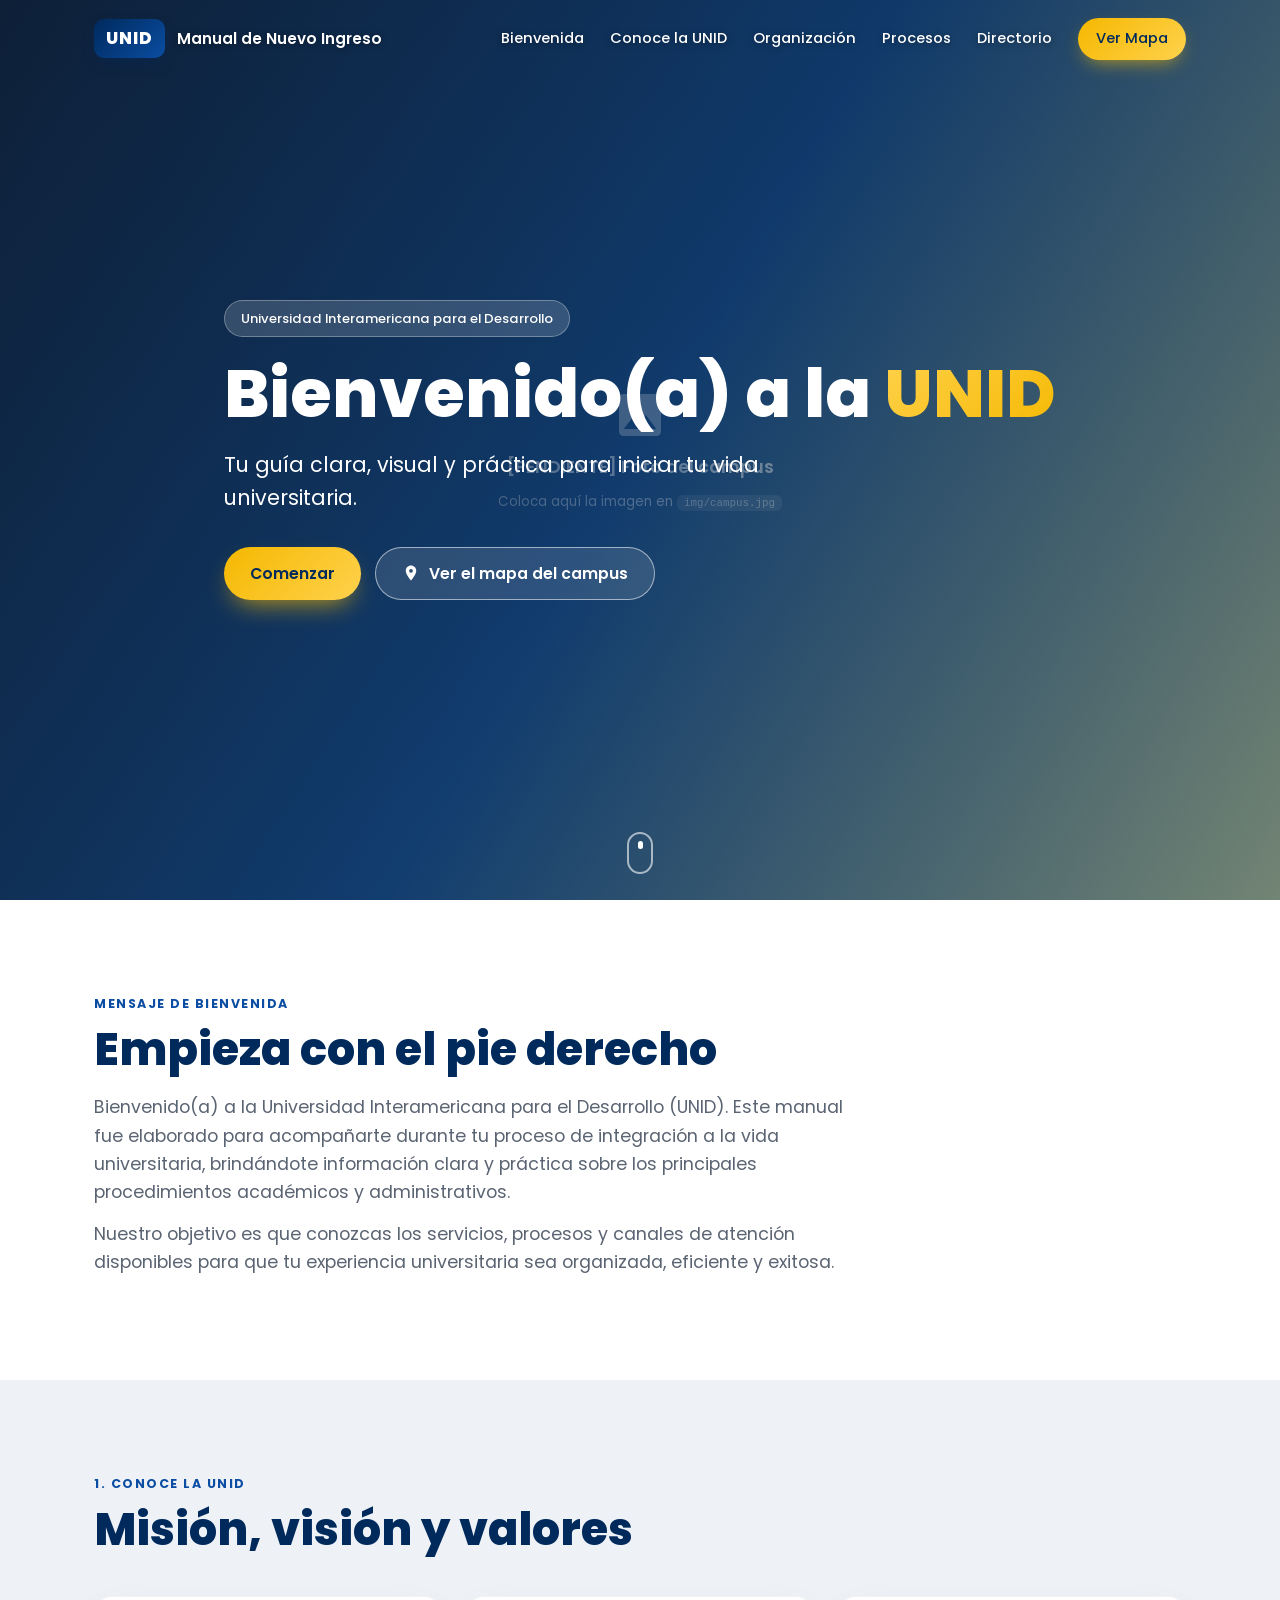
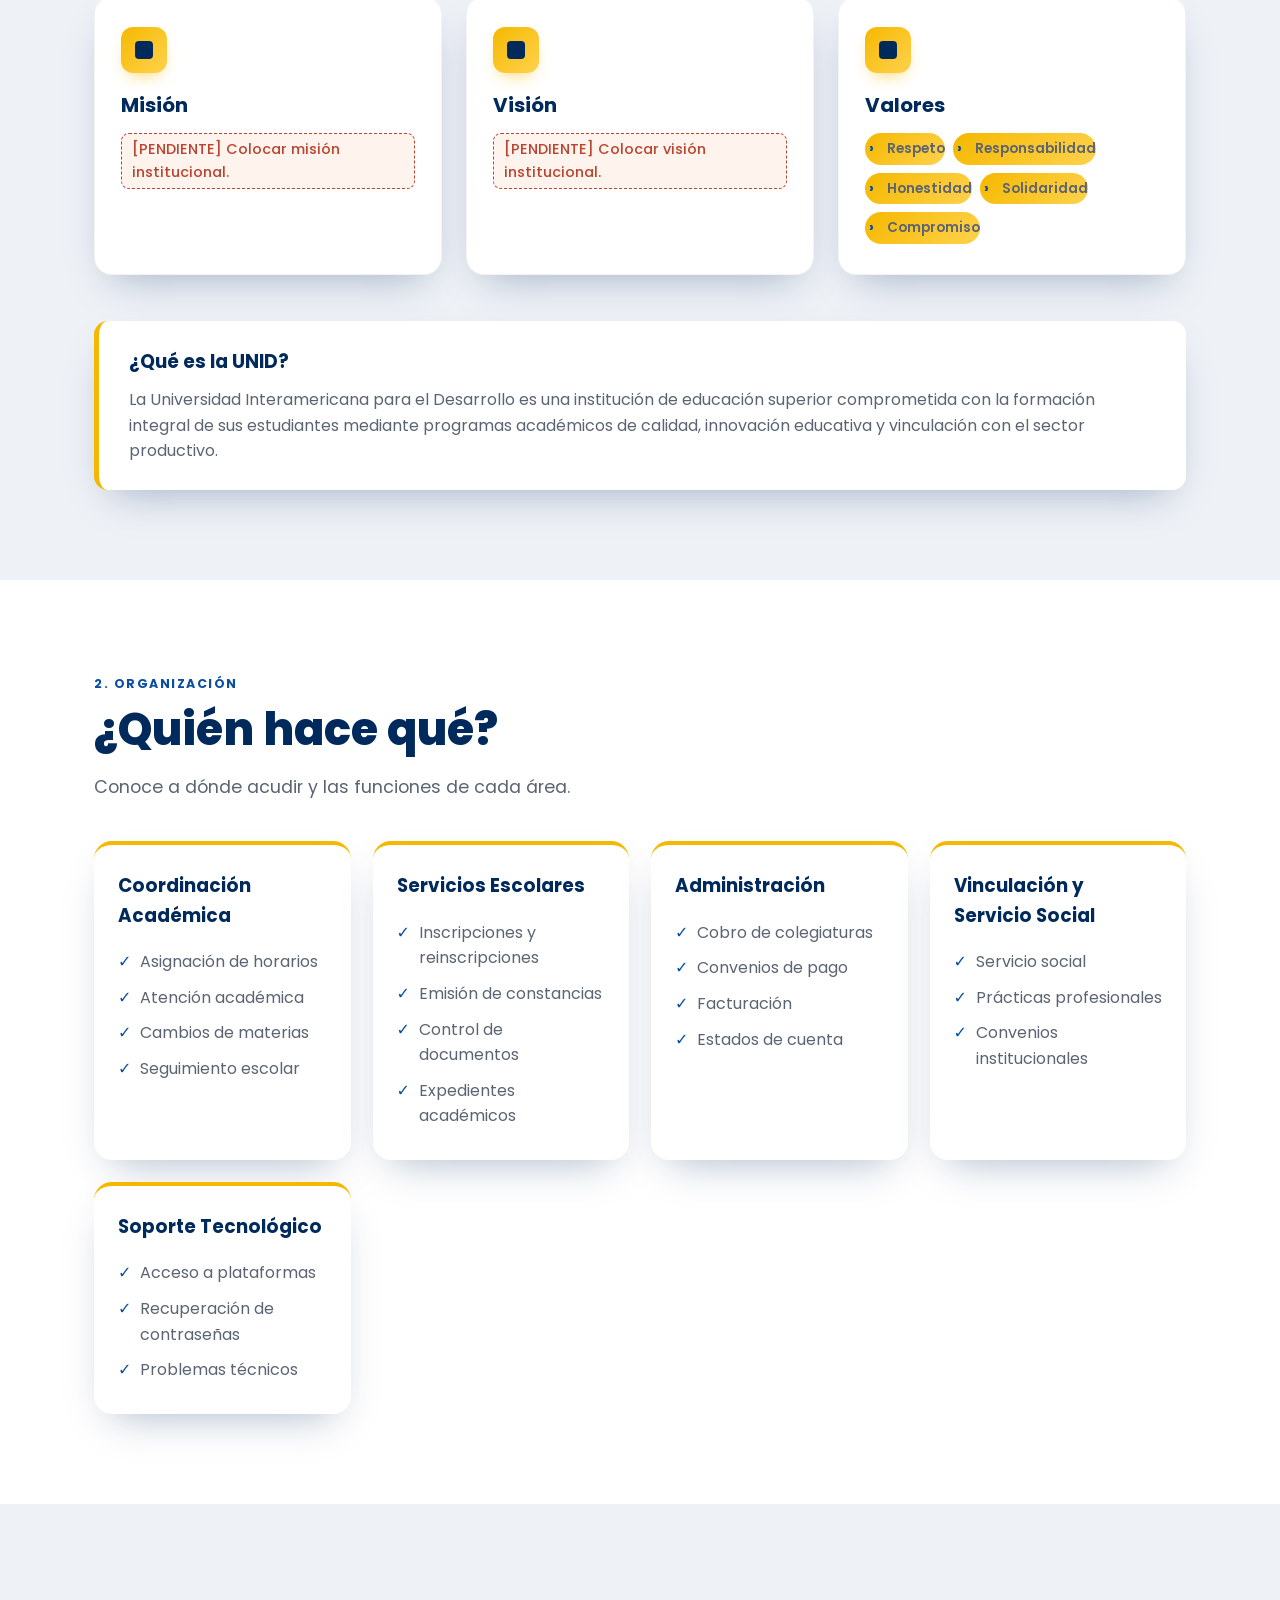
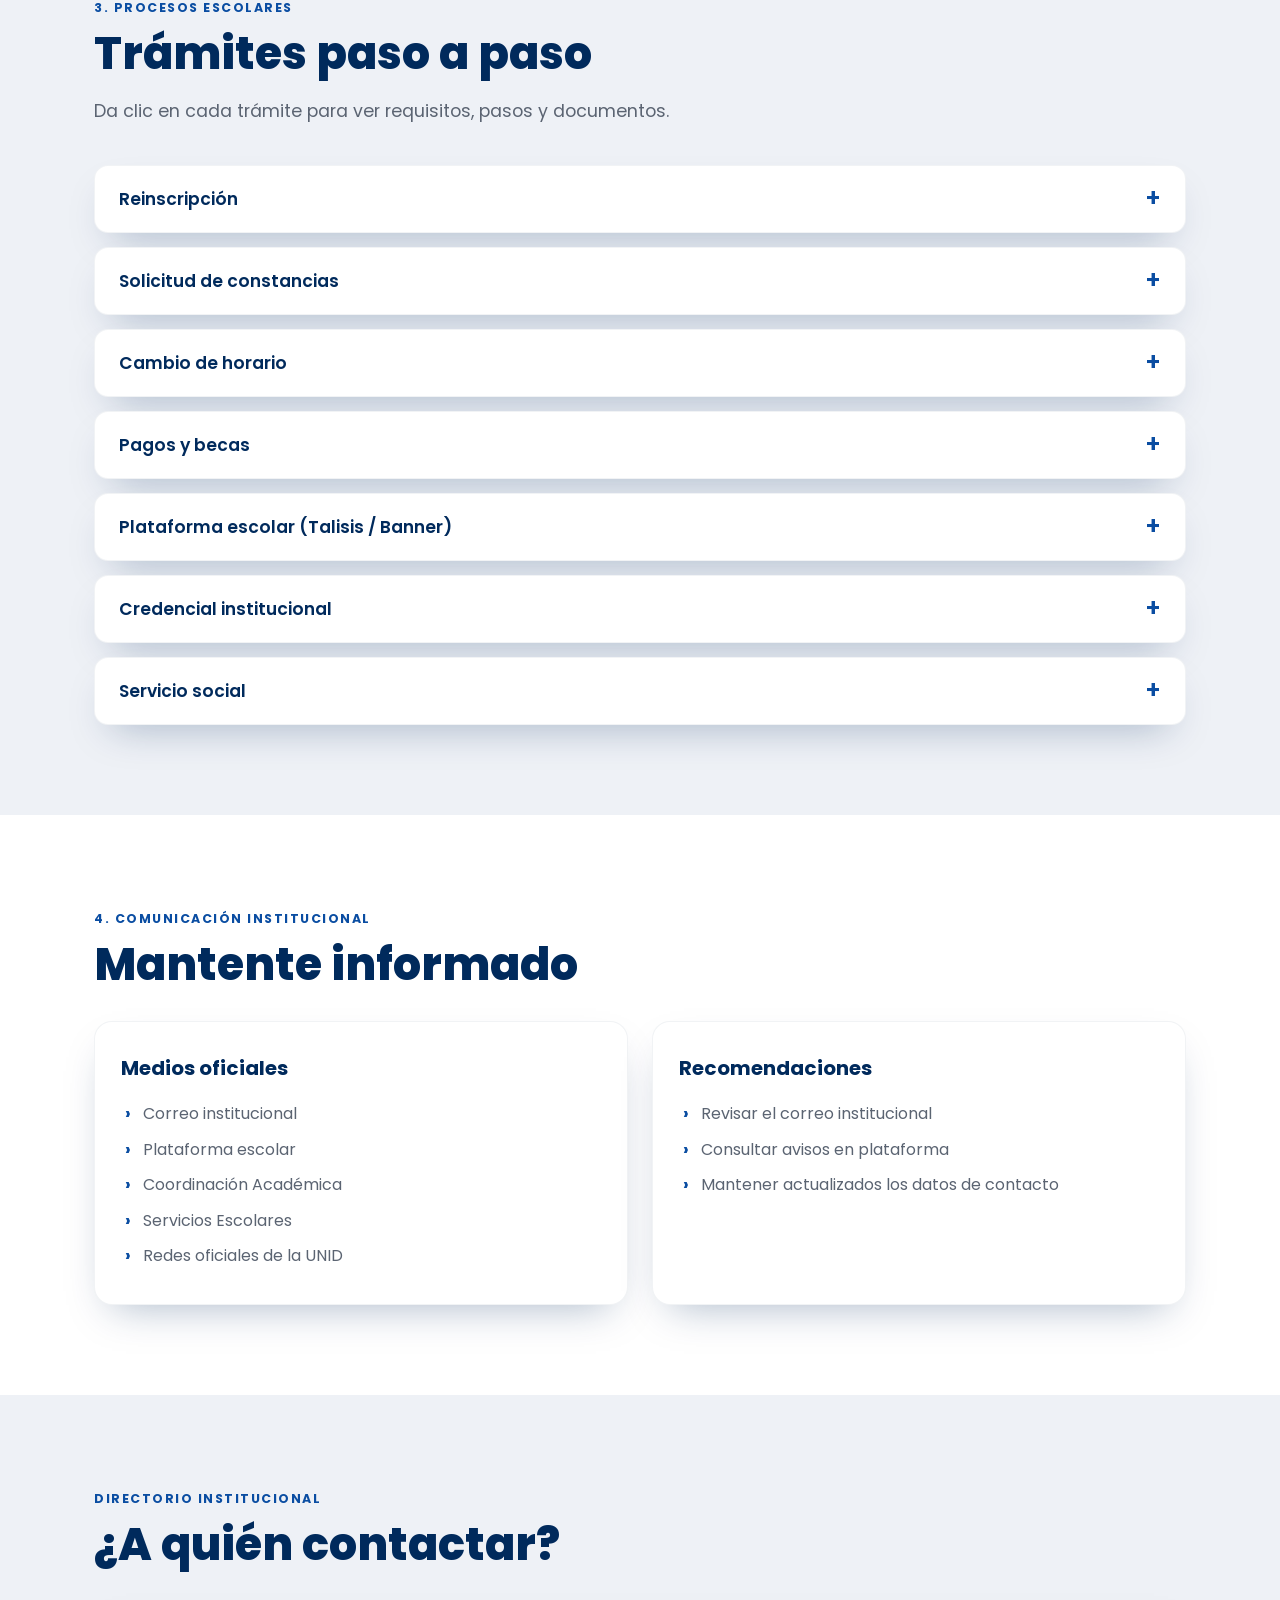
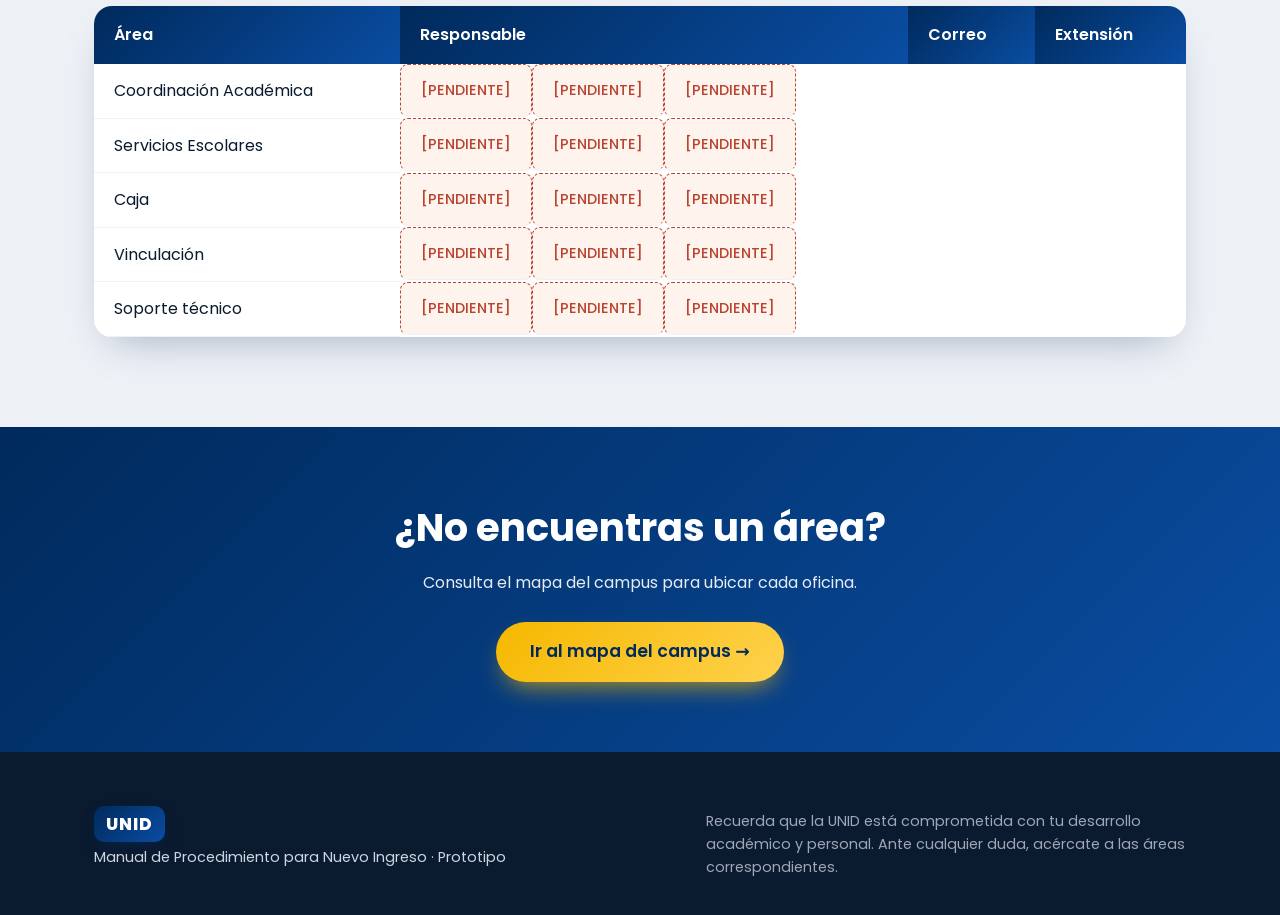
==== index.html @ cf29fc9b "V1 VERSION PRUEBA" ====
<!DOCTYPE html>
<html lang="es">
<head>
  <meta charset="UTF-8" />
  <meta name="viewport" content="width=device-width, initial-scale=1.0" />
  <title>Manual de Nuevo Ingreso · UNID</title>
  <link rel="preconnect" href="https://fonts.googleapis.com" />
  <link rel="preconnect" href="https://fonts.gstatic.com" crossorigin />
  <link href="https://fonts.googleapis.com/css2?family=Poppins:wght@300;400;500;600;700;800&display=swap" rel="stylesheet" />
  <link rel="stylesheet" href="css/styles.css" />
</head>
<body>

  <!-- ===== NAVBAR ===== -->
  <header class="navbar" id="navbar">
    <div class="nav-inner">
      <a href="index.html" class="brand">
        <span class="brand-logo">UNID</span>
        <span class="brand-text">Manual de Nuevo Ingreso</span>
      </a>
      <nav class="nav-links" id="navLinks">
        <a href="#bienvenida">Bienvenida</a>
        <a href="#conoce">Conoce la UNID</a>
        <a href="#organizacion">Organización</a>
        <a href="#procesos">Procesos</a>
        <a href="#directorio">Directorio</a>
        <a href="mapa.html" class="nav-cta">Ver Mapa</a>
      </nav>
      <button class="nav-toggle" id="navToggle" aria-label="Abrir menú">
        <span></span><span></span><span></span>
      </button>
    </div>
  </header>

  <!-- ===== HERO / FOTO CAMPUS ===== -->
  <section class="hero" id="inicio">
    <!-- RECUADRO PARA FOTO DEL CAMPUS (pendiente) -->
    <div class="hero-photo" id="heroPhoto">
      <div class="photo-placeholder">
        <svg viewBox="0 0 24 24" width="56" height="56"><path fill="currentColor" d="M21 19V5a2 2 0 0 0-2-2H5a2 2 0 0 0-2 2v14a2 2 0 0 0 2 2h14a2 2 0 0 0 2-2M8.5 13.5l2.5 3l3.5-4.5l4.5 6H5z"/></svg>
        <p>[PENDIENTE] Foto del campus</p>
        <small>Coloca aquí la imagen en <code>img/campus.jpg</code></small>
      </div>
    </div>
    <div class="hero-overlay"></div>
    <div class="hero-content">
      <span class="hero-tag">Universidad Interamericana para el Desarrollo</span>
      <h1>Bienvenido(a) a la <span class="hl">UNID</span></h1>
      <p>Tu guía clara, visual y práctica para iniciar tu vida universitaria.</p>
      <div class="hero-btns">
        <a href="#bienvenida" class="btn btn-primary">Comenzar</a>
        <a href="mapa.html" class="btn btn-ghost">
          <svg viewBox="0 0 24 24" width="18" height="18"><path fill="currentColor" d="M12 2C8.13 2 5 5.13 5 9c0 5.25 7 13 7 13s7-7.75 7-13c0-3.87-3.13-7-7-7m0 9.5a2.5 2.5 0 0 1 0-5a2.5 2.5 0 0 1 0 5"/></svg>
          Ver el mapa del campus
        </a>
      </div>
    </div>
    <div class="scroll-hint"><span></span></div>
  </section>

  <!-- ===== BIENVENIDA ===== -->
  <section class="section" id="bienvenida">
    <div class="container reveal">
      <span class="eyebrow">Mensaje de bienvenida</span>
      <h2 class="section-title">Empieza con el pie derecho</h2>
      <p class="lead">
        Bienvenido(a) a la Universidad Interamericana para el Desarrollo (UNID). Este manual fue
        elaborado para acompañarte durante tu proceso de integración a la vida universitaria,
        brindándote información clara y práctica sobre los principales procedimientos académicos y
        administrativos.
      </p>
      <p class="lead">
        Nuestro objetivo es que conozcas los servicios, procesos y canales de atención disponibles
        para que tu experiencia universitaria sea organizada, eficiente y exitosa.
      </p>
    </div>
  </section>

  <!-- ===== CONOCE LA UNID: MISIÓN / VISIÓN / VALORES ===== -->
  <section class="section section-alt" id="conoce">
    <div class="container">
      <div class="reveal">
        <span class="eyebrow">1. Conoce la UNID</span>
        <h2 class="section-title">Misión, visión y valores</h2>
      </div>
      <div class="cards-3">
        <article class="card reveal">
          <div class="card-icon"></div>
          <h3>Misión</h3>
          <p class="pending">[PENDIENTE] Colocar misión institucional.</p>
        </article>
        <article class="card reveal">
          <div class="card-icon"></div>
          <h3>Visión</h3>
          <p class="pending">[PENDIENTE] Colocar visión institucional.</p>
        </article>
        <article class="card reveal">
          <div class="card-icon"></div>
          <h3>Valores</h3>
          <ul class="chips">
            <li>Respeto</li>
            <li>Responsabilidad</li>
            <li>Honestidad</li>
            <li>Solidaridad</li>
            <li>Compromiso</li>
          </ul>
        </article>
      </div>
      <div class="qa reveal">
        <h3>¿Qué es la UNID?</h3>
        <p>
          La Universidad Interamericana para el Desarrollo es una institución de educación superior
          comprometida con la formación integral de sus estudiantes mediante programas académicos de
          calidad, innovación educativa y vinculación con el sector productivo.
        </p>
      </div>
    </div>
  </section>

  <!-- ===== ORGANIZACIÓN: ¿QUIÉN HACE QUÉ? ===== -->
  <section class="section" id="organizacion">
    <div class="container">
      <div class="reveal">
        <span class="eyebrow">2. Organización</span>
        <h2 class="section-title">¿Quién hace qué?</h2>
        <p class="lead">Conoce a dónde acudir y las funciones de cada área.</p>
      </div>
      <div class="cards-grid">
        <article class="office reveal">
          <h3>Coordinación Académica</h3>
          <ul>
            <li>Asignación de horarios</li>
            <li>Atención académica</li>
            <li>Cambios de materias</li>
            <li>Seguimiento escolar</li>
          </ul>
        </article>
        <article class="office reveal">
          <h3>Servicios Escolares</h3>
          <ul>
            <li>Inscripciones y reinscripciones</li>
            <li>Emisión de constancias</li>
            <li>Control de documentos</li>
            <li>Expedientes académicos</li>
          </ul>
        </article>
        <article class="office reveal">
          <h3>Administración</h3>
          <ul>
            <li>Cobro de colegiaturas</li>
            <li>Convenios de pago</li>
            <li>Facturación</li>
            <li>Estados de cuenta</li>
          </ul>
        </article>
        <article class="office reveal">
          <h3>Vinculación y Servicio Social</h3>
          <ul>
            <li>Servicio social</li>
            <li>Prácticas profesionales</li>
            <li>Convenios institucionales</li>
          </ul>
        </article>
        <article class="office reveal">
          <h3>Soporte Tecnológico</h3>
          <ul>
            <li>Acceso a plataformas</li>
            <li>Recuperación de contraseñas</li>
            <li>Problemas técnicos</li>
          </ul>
        </article>
      </div>
    </div>
  </section>

  <!-- ===== PROCESOS ESCOLARES (ACORDEÓN) ===== -->
  <section class="section section-alt" id="procesos">
    <div class="container">
      <div class="reveal">
        <span class="eyebrow">3. Procesos escolares</span>
        <h2 class="section-title">Trámites paso a paso</h2>
        <p class="lead">Da clic en cada trámite para ver requisitos, pasos y documentos.</p>
      </div>

      <div class="accordion" id="accordion">
        <div class="acc-item reveal">
          <button class="acc-head">Reinscripción <span class="acc-ico">+</span></button>
          <div class="acc-body">
            <h4>Requisitos</h4>
            <ul><li>No tener adeudos</li><li>Haber concluido el cuatrimestre anterior</li><li>Realizar el pago correspondiente</li></ul>
            <h4>Procedimiento</h4>
            <ol><li>Verificar adeudos</li><li>Realizar pago</li><li>Confirmar materias inscritas</li><li>Consultar horario actualizado</li></ol>
            <h4>Fechas importantes</h4>
            <p class="pending">[PENDIENTE] Agregar calendario institucional.</p>
          </div>
        </div>

        <div class="acc-item reveal">
          <button class="acc-head">Solicitud de constancias <span class="acc-ico">+</span></button>
          <div class="acc-body">
            <h4>Documentos requeridos</h4>
            <ul><li>Credencial institucional o identificación oficial</li></ul>
            <h4>Pasos</h4>
            <ol><li>Solicitar en Servicios Escolares</li><li>Realizar pago correspondiente (si aplica)</li><li>Esperar tiempo de elaboración</li><li>Recoger documento</li></ol>
          </div>
        </div>

        <div class="acc-item reveal">
          <button class="acc-head">Cambio de horario <span class="acc-ico">+</span></button>
          <div class="acc-body">
            <h4>Requisitos</h4>
            <ul><li>Disponibilidad de grupos</li><li>Autorización académica</li></ul>
            <h4>Procedimiento</h4>
            <ol><li>Acudir con Coordinación Académica</li><li>Presentar motivo del cambio</li><li>Verificar disponibilidad</li><li>Confirmar modificación</li></ol>
          </div>
        </div>

        <div class="acc-item reveal">
          <button class="acc-head">Pagos y becas <span class="acc-ico">+</span></button>
          <div class="acc-body">
            <h4>Opciones de pago</h4>
            <ul><li>Caja institucional</li><li>Transferencia bancaria</li><li>Plataformas autorizadas</li></ul>
            <h4>Recomendaciones</h4>
            <ul><li>Conservar comprobantes</li><li>Realizar pagos antes de la fecha límite</li><li>Verificar aplicación del pago</li></ul>
            <h4>Becas — Requisitos generales</h4>
            <ul><li>Promedio establecido</li><li>Documentación solicitada</li><li>Cumplimiento de convocatoria</li></ul>
            <h4>Becas — Procedimiento</h4>
            <ol><li>Solicitar información</li><li>Entregar documentación</li><li>Esperar dictamen</li><li>Recibir resultado</li></ol>
          </div>
        </div>

        <div class="acc-item reveal">
          <button class="acc-head">Plataforma escolar (Talisis / Banner) <span class="acc-ico">+</span></button>
          <div class="acc-body">
            <h4>¿Cómo ingresar?</h4>
            <ol><li>Ingresar al portal institucional</li><li>Capturar usuario</li><li>Ingresar contraseña</li><li>Seleccionar acceso a plataforma</li></ol>
            <h4>Recuperar contraseña</h4>
            <ol><li>Seleccionar "Olvidé mi contraseña"</li><li>Ingresar correo institucional</li><li>Seguir instrucciones recibidas</li><li>Crear nueva contraseña</li></ol>
            <h4>Entrega de tareas</h4>
            <ol><li>Ingresar a la materia</li><li>Seleccionar actividad</li><li>Adjuntar archivo</li><li>Verificar envío exitoso</li><li>Confirmar recepción</li></ol>
            <p class="pending">[PENDIENTE] URL del portal institucional.</p>
          </div>
        </div>

        <div class="acc-item reveal">
          <button class="acc-head">Credencial institucional <span class="acc-ico">+</span></button>
          <div class="acc-body">
            <h4>Requisitos</h4>
            <ul><li>Fotografía reciente</li><li>Comprobante de inscripción</li></ul>
            <h4>Procedimiento</h4>
            <ol><li>Solicitar elaboración</li><li>Entregar documentación</li><li>Recoger credencial en fecha indicada</li></ol>
          </div>
        </div>

        <div class="acc-item reveal">
          <button class="acc-head">Servicio social <span class="acc-ico">+</span></button>
          <div class="acc-body">
            <h4>¿Qué es?</h4>
            <p>Actividad formativa que permite aplicar conocimientos adquiridos en beneficio de la sociedad.</p>
            <h4>Requisitos</h4>
            <ul><li>Créditos académicos requeridos</li><li>Documentación solicitada</li></ul>
            <h4>Procedimiento</h4>
            <ol><li>Acudir a Vinculación</li><li>Seleccionar programa</li><li>Registrar actividades</li><li>Entregar reportes</li><li>Liberar servicio social</li></ol>
          </div>
        </div>
      </div>
    </div>
  </section>

  <!-- ===== COMUNICACIÓN ===== -->
  <section class="section" id="comunicacion">
    <div class="container reveal">
      <span class="eyebrow">4. Comunicación institucional</span>
      <h2 class="section-title">Mantente informado</h2>
      <div class="cards-2">
        <div class="card">
          <h3>Medios oficiales</h3>
          <ul><li>Correo institucional</li><li>Plataforma escolar</li><li>Coordinación Académica</li><li>Servicios Escolares</li><li>Redes oficiales de la UNID</li></ul>
        </div>
        <div class="card">
          <h3>Recomendaciones</h3>
          <ul><li>Revisar el correo institucional</li><li>Consultar avisos en plataforma</li><li>Mantener actualizados los datos de contacto</li></ul>
        </div>
      </div>
    </div>
  </section>

  <!-- ===== DIRECTORIO ===== -->
  <section class="section section-alt" id="directorio">
    <div class="container reveal">
      <span class="eyebrow">Directorio institucional</span>
      <h2 class="section-title">¿A quién contactar?</h2>
      <div class="table-wrap">
        <table class="directory">
          <thead>
            <tr><th>Área</th><th>Responsable</th><th>Correo</th><th>Extensión</th></tr>
          </thead>
          <tbody>
            <tr><td>Coordinación Académica</td><td class="pending">[PENDIENTE]</td><td class="pending">[PENDIENTE]</td><td class="pending">[PENDIENTE]</td></tr>
            <tr><td>Servicios Escolares</td><td class="pending">[PENDIENTE]</td><td class="pending">[PENDIENTE]</td><td class="pending">[PENDIENTE]</td></tr>
            <tr><td>Caja</td><td class="pending">[PENDIENTE]</td><td class="pending">[PENDIENTE]</td><td class="pending">[PENDIENTE]</td></tr>
            <tr><td>Vinculación</td><td class="pending">[PENDIENTE]</td><td class="pending">[PENDIENTE]</td><td class="pending">[PENDIENTE]</td></tr>
            <tr><td>Soporte técnico</td><td class="pending">[PENDIENTE]</td><td class="pending">[PENDIENTE]</td><td class="pending">[PENDIENTE]</td></tr>
          </tbody>
        </table>
      </div>
    </div>
  </section>

  <!-- ===== CTA MAPA ===== -->
  <section class="cta-map reveal">
    <div class="container">
      <h2>¿No encuentras un área?</h2>
      <p>Consulta el mapa del campus para ubicar cada oficina.</p>
      <a href="mapa.html" class="btn btn-primary btn-lg">Ir al mapa del campus →</a>
    </div>
  </section>

  <!-- ===== FOOTER ===== -->
  <footer class="footer">
    <div class="container footer-inner">
      <div>
        <span class="brand-logo">UNID</span>
        <p>Manual de Procedimiento para Nuevo Ingreso · Prototipo</p>
      </div>
      <p class="footer-note">Recuerda que la UNID está comprometida con tu desarrollo académico y personal. Ante cualquier duda, acércate a las áreas correspondientes.</p>
    </div>
  </footer>

  <script src="js/script.js"></script>
</body>
</html>
---- css/styles.css ----
/* ===========================================================
   UNID · Manual de Nuevo Ingreso — Prototipo
   Paleta, tipografía y componentes
   =========================================================== */

:root {
  /* Colores institucionales UNID: azul marino + dorado/amarillo */
  --azul:      #002a5c;   /* azul marino principal */
  --azul-2:    #0a4da2;   /* azul de apoyo / gradientes */
  --dorado:    #f5b800;   /* dorado/amarillo de acento */
  --dorado-2:  #ffd24d;   /* dorado claro */
  --tinta:     #0a1a2f;
  --gris:      #5b6472;
  --gris-cl:   #eef1f6;
  --blanco:    #ffffff;
  --pendiente: #b9442f;
  --pendiente-bg: #fff3ee;
  --sombra:    0 18px 40px -18px rgba(0, 42, 92, .35);
  --radio:     18px;
  --max:       1140px;
}

* { margin: 0; padding: 0; box-sizing: border-box; }

html { scroll-behavior: smooth; scroll-padding-top: 80px; }

body {
  font-family: 'Poppins', system-ui, sans-serif;
  color: var(--tinta);
  background: var(--blanco);
  line-height: 1.6;
  overflow-x: hidden;
}

.container { width: 100%; max-width: var(--max); margin: 0 auto; padding: 0 24px; }

/* ===================== NAVBAR ===================== */
.navbar {
  position: fixed; inset: 0 0 auto 0; z-index: 100;
  padding: 18px 0;
  transition: background .35s ease, padding .35s ease, box-shadow .35s ease;
}
.navbar.scrolled {
  background: rgba(255,255,255,.92);
  backdrop-filter: blur(10px);
  padding: 10px 0;
  box-shadow: 0 8px 30px -16px rgba(0,0,0,.35);
}
.nav-inner { max-width: var(--max); margin: 0 auto; padding: 0 24px; display: flex; align-items: center; justify-content: space-between; }
.brand { display: flex; align-items: center; gap: 12px; text-decoration: none; }
.brand-logo {
  font-weight: 800; letter-spacing: 1px; color: var(--blanco);
  background: linear-gradient(135deg, var(--azul), var(--azul-2));
  padding: 6px 12px; border-radius: 10px; font-size: 1.05rem;
  box-shadow: 0 6px 16px -6px rgba(0,42,92,.7);
}
.brand-text { font-weight: 600; color: var(--azul); font-size: .95rem; }
.navbar:not(.scrolled) .brand-text { color: #fff; text-shadow: 0 1px 6px rgba(0,0,0,.4); }
.nav-links { display: flex; align-items: center; gap: 26px; }
.nav-links a { text-decoration: none; font-weight: 500; font-size: .92rem; color: var(--tinta); transition: color .2s; }
.navbar:not(.scrolled) .nav-links a { color: #fff; text-shadow: 0 1px 6px rgba(0,0,0,.4); }
.nav-links a:hover { color: var(--dorado); }
.nav-cta {
  background: linear-gradient(135deg, var(--dorado), var(--dorado-2));
  color: var(--azul) !important; padding: 9px 18px; border-radius: 30px; font-weight: 700;
  text-shadow: none !important; box-shadow: 0 8px 20px -8px rgba(245,184,0,.8);
}
.nav-cta:hover { transform: translateY(-2px); }
.nav-cta.active { outline: 2px solid rgba(0,42,92,.35); }
.nav-toggle { display: none; flex-direction: column; gap: 5px; background: none; border: 0; cursor: pointer; padding: 6px; }
.nav-toggle span { width: 26px; height: 3px; border-radius: 3px; background: var(--azul); transition: .3s; }
.navbar:not(.scrolled) .nav-toggle span { background: #fff; }

/* ===================== HERO ===================== */
.hero { position: relative; min-height: 100vh; display: flex; align-items: center; color: #fff; overflow: hidden; }
.hero-photo { position: absolute; inset: 0; z-index: 0; }
.hero-photo.has-image { background-size: cover; background-position: center; }
.photo-placeholder {
  width: 100%; height: 100%; display: flex; flex-direction: column;
  align-items: center; justify-content: center; gap: 10px; text-align: center;
  background: linear-gradient(135deg, #1f3a5f, #2b5a8c 60%, #3a6ea5);
  color: rgba(255,255,255,.85);
}
.photo-placeholder svg { opacity: .65; }
.photo-placeholder p { font-weight: 600; font-size: 1.1rem; }
.photo-placeholder small { opacity: .8; }
.photo-placeholder code { background: rgba(255,255,255,.18); padding: 2px 7px; border-radius: 6px; }
.hero-overlay { position: absolute; inset: 0; z-index: 1; background: linear-gradient(120deg, rgba(10,26,47,.82) 0%, rgba(0,42,92,.6) 50%, rgba(245,184,0,.3) 100%); }
.hero-content { position: relative; z-index: 2; max-width: var(--max); margin: 0 auto; padding: 0 24px; }
.hero-tag { display: inline-block; background: rgba(255,255,255,.16); border: 1px solid rgba(255,255,255,.3); padding: 7px 16px; border-radius: 30px; font-size: .82rem; font-weight: 500; margin-bottom: 22px; backdrop-filter: blur(6px); animation: fadeUp .8s ease both; }
.hero-content h1 { font-size: clamp(2.4rem, 6vw, 4.2rem); font-weight: 800; line-height: 1.05; margin-bottom: 18px; animation: fadeUp .8s .1s ease both; }
.hero-content h1 .hl { background: linear-gradient(135deg, var(--dorado-2), var(--dorado)); -webkit-background-clip: text; background-clip: text; color: transparent; }
.hero-content p { font-size: clamp(1.05rem, 2vw, 1.3rem); max-width: 560px; opacity: .95; margin-bottom: 32px; animation: fadeUp .8s .2s ease both; }
.hero-btns { display: flex; flex-wrap: wrap; gap: 14px; animation: fadeUp .8s .3s ease both; }
.scroll-hint { position: absolute; bottom: 26px; left: 50%; transform: translateX(-50%); z-index: 2; width: 26px; height: 42px; border: 2px solid rgba(255,255,255,.6); border-radius: 14px; }
.scroll-hint span { display: block; width: 5px; height: 8px; background: #fff; border-radius: 3px; margin: 7px auto 0; animation: scroll 1.6s infinite; }

/* ===================== BOTONES ===================== */
.btn { display: inline-flex; align-items: center; gap: 9px; padding: 13px 26px; border-radius: 32px; font-weight: 600; font-size: .98rem; text-decoration: none; cursor: pointer; border: 0; transition: transform .2s, box-shadow .2s, background .2s; }
.btn-primary { background: linear-gradient(135deg, var(--dorado), var(--dorado-2)); color: var(--azul); box-shadow: 0 12px 26px -10px rgba(245,184,0,.8); }
.btn-primary:hover { transform: translateY(-3px); box-shadow: 0 18px 34px -10px rgba(245,184,0,.95); }
.btn-ghost { background: rgba(255,255,255,.12); color: #fff; border: 1.5px solid rgba(255,255,255,.55); backdrop-filter: blur(6px); }
.btn-ghost:hover { background: rgba(255,255,255,.22); transform: translateY(-3px); }
.btn-lg { padding: 16px 34px; font-size: 1.08rem; }
.btn-block { display: flex; justify-content: center; width: 100%; margin-top: 8px; }

/* ===================== SECCIONES ===================== */
.section { padding: 90px 0; }
.section-alt { background: var(--gris-cl); }
.eyebrow { display: inline-block; color: var(--azul-2); font-weight: 700; letter-spacing: 1.5px; text-transform: uppercase; font-size: .78rem; margin-bottom: 10px; }
.section-title { font-size: clamp(1.8rem, 4vw, 2.8rem); font-weight: 800; color: var(--azul); margin-bottom: 18px; line-height: 1.15; }
.lead { font-size: 1.1rem; color: var(--gris); max-width: 760px; margin-bottom: 14px; }

/* ===================== CARDS ===================== */
.cards-3 { display: grid; grid-template-columns: repeat(3, 1fr); gap: 24px; margin-top: 40px; }
.cards-2 { display: grid; grid-template-columns: repeat(2, 1fr); gap: 24px; margin-top: 30px; }
.cards-grid { display: grid; grid-template-columns: repeat(auto-fit, minmax(250px, 1fr)); gap: 22px; margin-top: 40px; }
.card { background: #fff; border-radius: var(--radio); padding: 30px 26px; box-shadow: var(--sombra); border: 1px solid rgba(31,58,95,.06); transition: transform .3s, box-shadow .3s; }
.card:hover { transform: translateY(-6px); box-shadow: 0 26px 50px -20px rgba(31,58,95,.45); }
.card-icon { width: 46px; height: 46px; border-radius: 12px; margin-bottom: 16px; background: linear-gradient(135deg, var(--dorado), var(--dorado-2)); box-shadow: 0 8px 18px -8px rgba(245,184,0,.7); position: relative; }
.card-icon::after { content: ""; position: absolute; inset: 14px; border-radius: 4px; background: var(--azul); }
.card h3 { color: var(--azul); margin-bottom: 12px; font-size: 1.25rem; }
.card ul { list-style: none; }
.card ul li { padding: 5px 0 5px 22px; position: relative; color: var(--gris); }
.card ul li::before { content: "›"; position: absolute; left: 4px; color: var(--azul-2); font-weight: 800; }

.chips { list-style: none; display: flex; flex-wrap: wrap; gap: 8px; }
.chips li { background: linear-gradient(135deg, var(--dorado), var(--dorado-2)); color: var(--azul); padding: 6px 14px; border-radius: 20px; font-size: .85rem; font-weight: 600; }

.qa { margin-top: 46px; background: #fff; border-left: 5px solid var(--dorado); padding: 26px 30px; border-radius: 14px; box-shadow: var(--sombra); }
.qa h3 { color: var(--azul); margin-bottom: 10px; }
.qa p { color: var(--gris); }

/* ===================== OFICINAS ===================== */
.office { background: #fff; border-radius: var(--radio); padding: 26px 24px; box-shadow: var(--sombra); border-top: 4px solid var(--dorado); transition: transform .3s, box-shadow .3s; }
.office:hover { transform: translateY(-6px); }
.office h3 { color: var(--azul); margin-bottom: 14px; font-size: 1.15rem; }
.office ul { list-style: none; }
.office ul li { padding: 5px 0 5px 22px; position: relative; color: var(--gris); }
.office ul li::before { content: "✓"; position: absolute; left: 0; color: var(--azul-2); font-weight: 700; }

/* ===================== ACORDEÓN ===================== */
.accordion { margin-top: 40px; display: flex; flex-direction: column; gap: 14px; }
.acc-item { background: #fff; border-radius: 14px; box-shadow: var(--sombra); overflow: hidden; border: 1px solid rgba(31,58,95,.06); }
.acc-head { width: 100%; text-align: left; background: none; border: 0; padding: 20px 24px; font-family: inherit; font-size: 1.08rem; font-weight: 600; color: var(--azul); cursor: pointer; display: flex; justify-content: space-between; align-items: center; transition: background .2s; }
.acc-head:hover { background: #faf6f2; }
.acc-ico { font-size: 1.5rem; color: var(--azul-2); transition: transform .3s; line-height: 1; }
.acc-item.open .acc-ico { transform: rotate(45deg); }
.acc-body { max-height: 0; overflow: hidden; transition: max-height .4s ease; padding: 0 24px; }
.acc-item.open .acc-body { padding: 4px 24px 24px; }
.acc-body h4 { color: var(--azul-2); margin: 16px 0 6px; font-size: .95rem; text-transform: uppercase; letter-spacing: .5px; }
.acc-body ul, .acc-body ol { margin-left: 20px; color: var(--gris); }
.acc-body li { padding: 3px 0; }

/* ===================== TABLA DIRECTORIO ===================== */
.table-wrap { margin-top: 36px; overflow-x: auto; border-radius: var(--radio); box-shadow: var(--sombra); }
.directory { width: 100%; border-collapse: collapse; background: #fff; min-width: 600px; }
.directory th { background: linear-gradient(135deg, var(--azul), var(--azul-2)); color: #fff; padding: 16px 20px; text-align: left; font-weight: 600; }
.directory td { padding: 14px 20px; border-bottom: 1px solid var(--gris-cl); }
.directory tbody tr:hover { background: #faf6f2; }

/* ===================== PENDIENTE ===================== */
.pending { color: var(--pendiente); background: var(--pendiente-bg); border: 1px dashed var(--pendiente); border-radius: 8px; padding: 4px 10px; display: inline-block; font-size: .9rem; font-weight: 500; }

/* ===================== CTA MAPA ===================== */
.cta-map { background: linear-gradient(135deg, var(--azul), var(--azul-2)); color: #fff; text-align: center; padding: 70px 0; }
.cta-map h2 { font-size: clamp(1.6rem, 4vw, 2.4rem); margin-bottom: 12px; }
.cta-map p { opacity: .9; margin-bottom: 26px; }

/* ===================== FOOTER ===================== */
.footer { background: var(--tinta); color: #cfd6e2; padding: 50px 0 36px; }
.footer-inner { display: flex; flex-wrap: wrap; gap: 30px; justify-content: space-between; align-items: center; }
.footer p { font-size: .9rem; margin-top: 8px; }
.footer-note { max-width: 480px; opacity: .75; }

/* ===================== PÁGINA MAPA ===================== */
.page-head { padding: 130px 0 50px; background: linear-gradient(135deg, var(--azul), var(--azul-2)); color: #fff; }
.page-head .eyebrow { color: var(--dorado-2); }
.page-head .section-title { color: #fff; }
.page-head .lead { color: rgba(255,255,255,.85); }
.back-link { color: rgba(255,255,255,.85); text-decoration: none; font-weight: 500; display: inline-block; margin-bottom: 18px; transition: .2s; }
.back-link:hover { color: #fff; transform: translateX(-4px); }
.map-grid { display: grid; grid-template-columns: 1.6fr 1fr; gap: 30px; align-items: start; }
.map-photo .photo-placeholder, .map-embed .photo-placeholder { border-radius: var(--radio); min-height: 360px; box-shadow: var(--sombra); }
.photo-placeholder.big { min-height: 380px; }
.map-embed { margin-top: 24px; }
.map-info { background: #fff; border-radius: var(--radio); padding: 30px 28px; box-shadow: var(--sombra); }
.map-info h3 { color: var(--azul); margin-bottom: 20px; }
.info-list { list-style: none; display: flex; flex-direction: column; gap: 18px; margin-bottom: 24px; }
.info-list li { display: flex; gap: 14px; align-items: flex-start; }
.info-ico { width: 14px; height: 14px; margin-top: 6px; border-radius: 50%; flex-shrink: 0; background: linear-gradient(135deg, var(--dorado), var(--dorado-2)); box-shadow: 0 0 0 4px rgba(245,184,0,.18); }
.info-list strong { display: block; color: var(--azul); margin-bottom: 4px; }
.hint-note { display: block; margin-top: 10px; color: var(--gris); font-size: .8rem; text-align: center; }

/* ===================== REVEAL (scroll) ===================== */
.reveal { opacity: 0; transform: translateY(36px); transition: opacity .7s ease, transform .7s ease; }
.reveal.visible { opacity: 1; transform: none; }

/* ===================== ANIMACIONES ===================== */
@keyframes fadeUp { from { opacity: 0; transform: translateY(28px); } to { opacity: 1; transform: none; } }
@keyframes scroll { 0% { opacity: 1; transform: translateY(0); } 100% { opacity: 0; transform: translateY(14px); } }

/* ===================== RESPONSIVE ===================== */
@media (max-width: 860px) {
  .cards-3, .cards-2 { grid-template-columns: 1fr; }
  .map-grid { grid-template-columns: 1fr; }
  .nav-toggle { display: flex; }
  .nav-links {
    position: fixed; inset: 0 0 0 auto; width: min(78vw, 320px);
    background: #fff; flex-direction: column; align-items: flex-start;
    padding: 100px 30px 30px; gap: 22px; transform: translateX(100%);
    transition: transform .35s ease; box-shadow: -10px 0 40px -10px rgba(0,0,0,.3);
  }
  .nav-links.open { transform: translateX(0); }
  .nav-links a { color: var(--tinta) !important; text-shadow: none !important; font-size: 1.05rem; }
  .footer-inner { flex-direction: column; align-items: flex-start; }
}
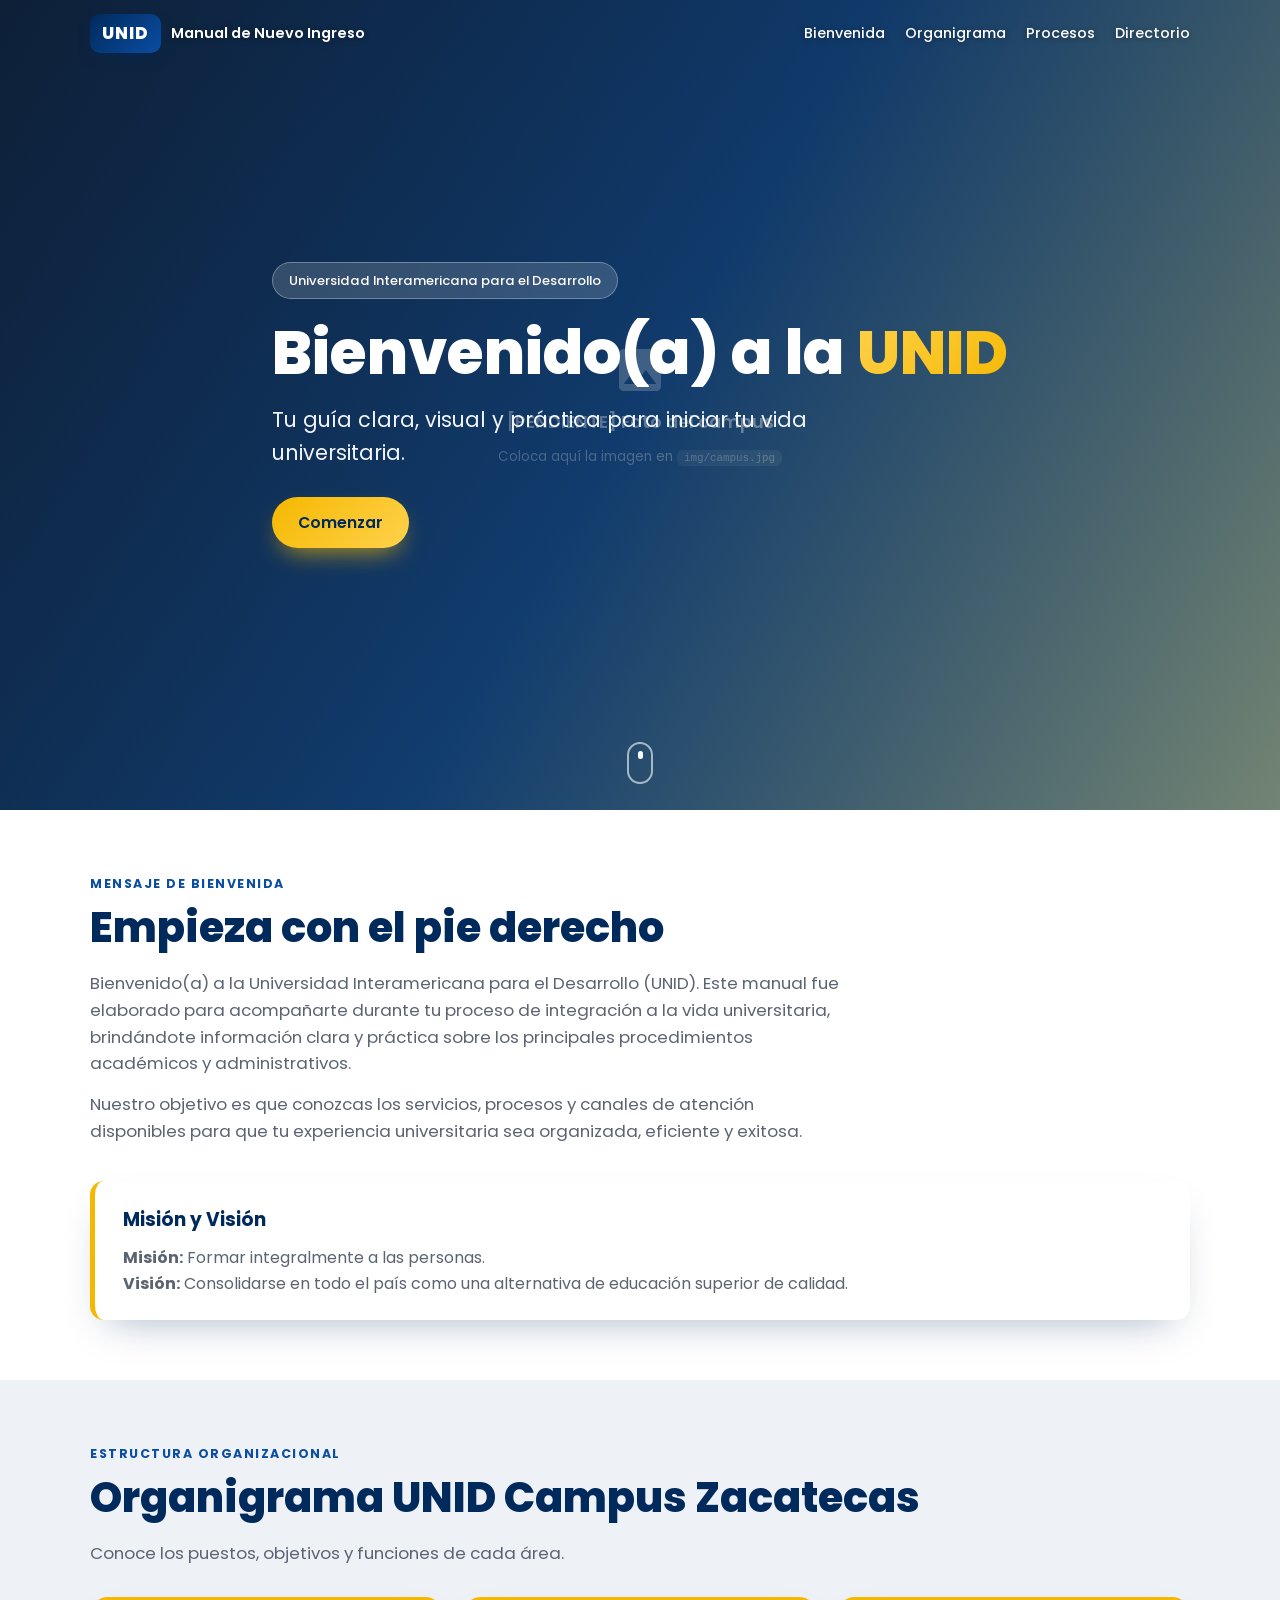
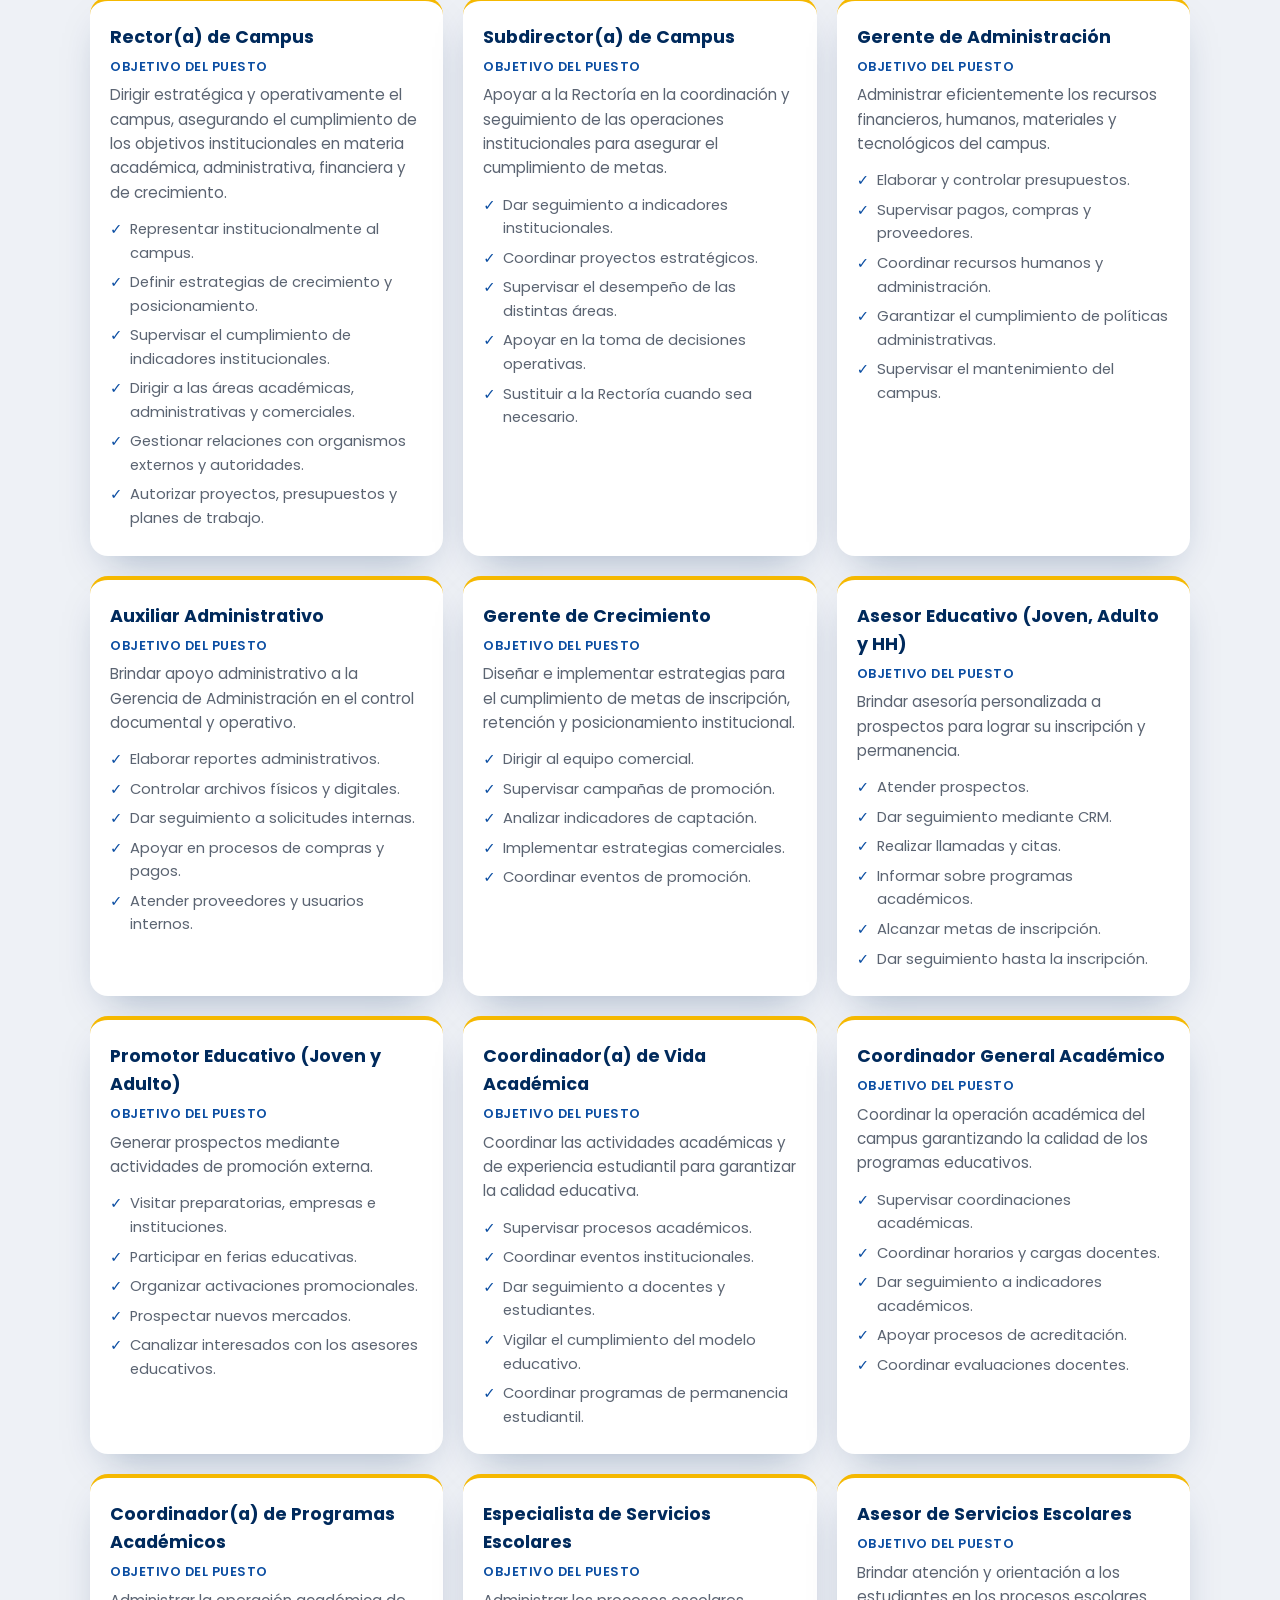
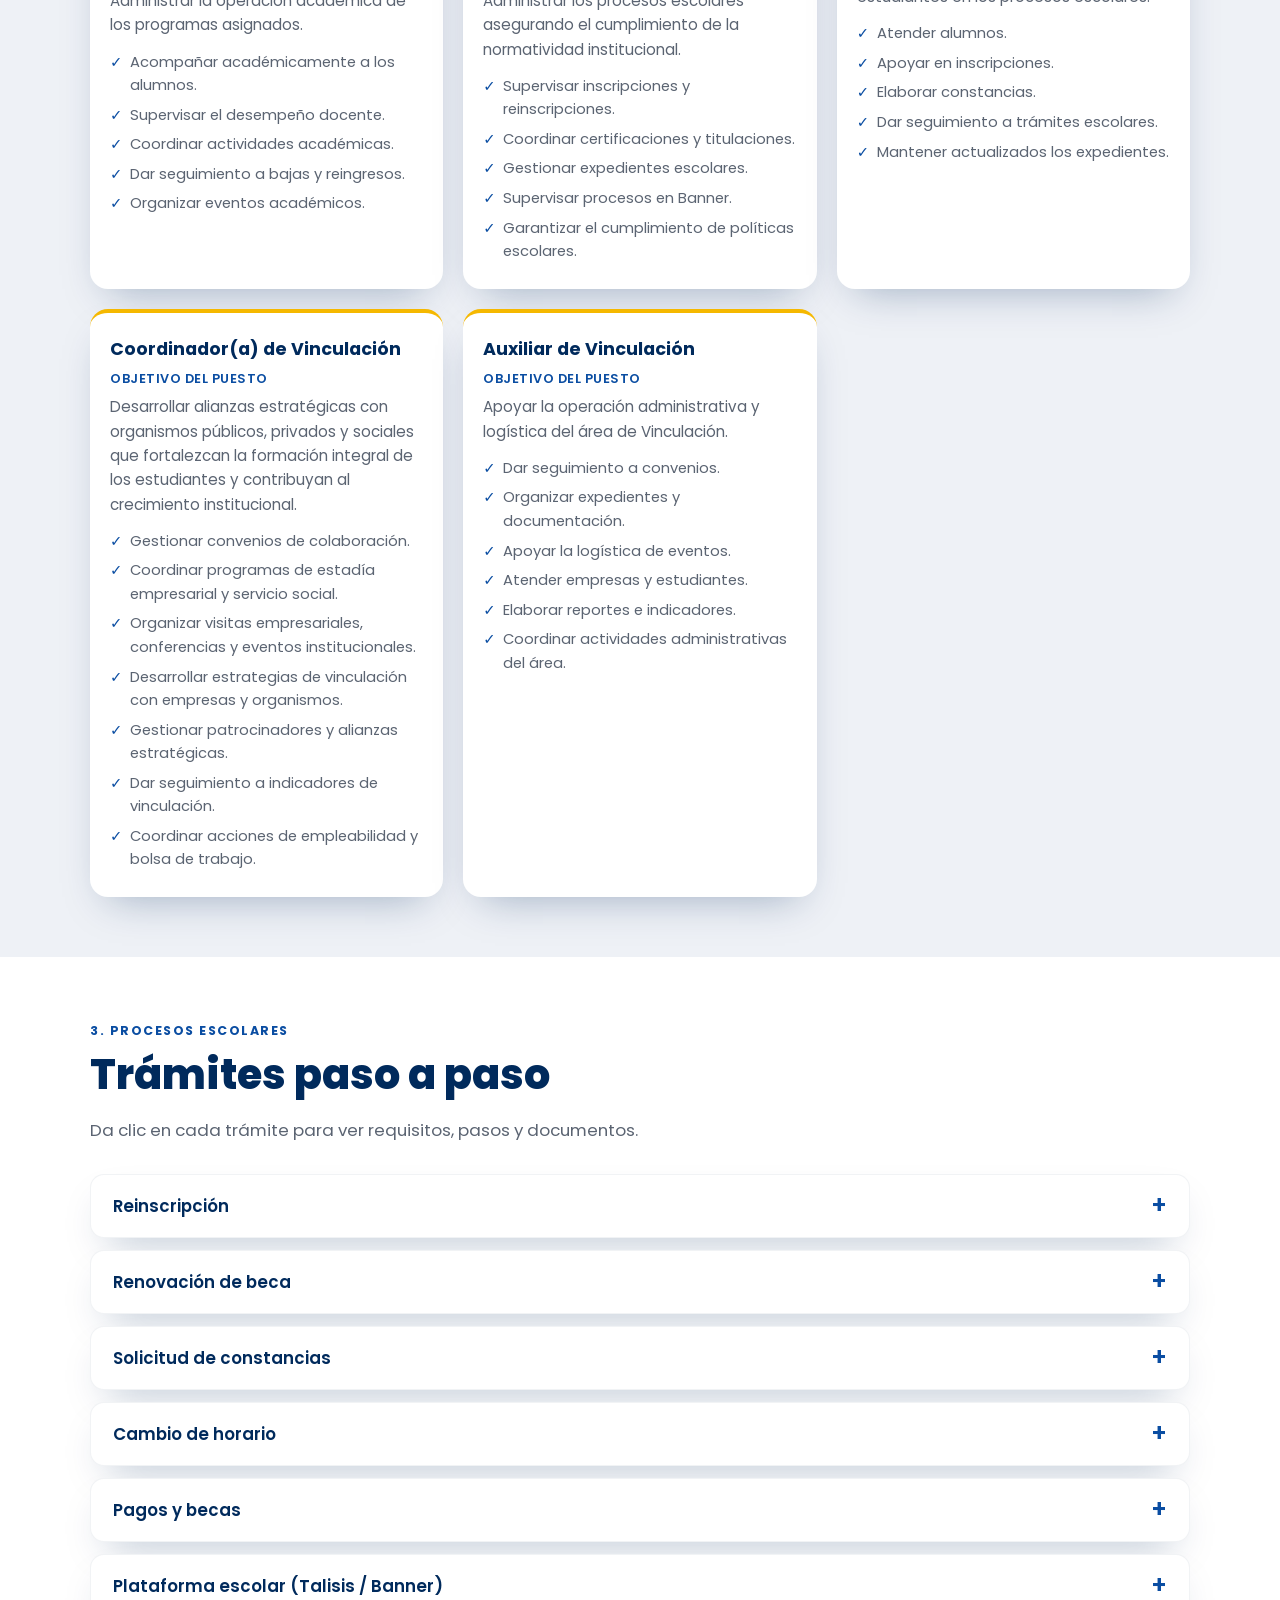
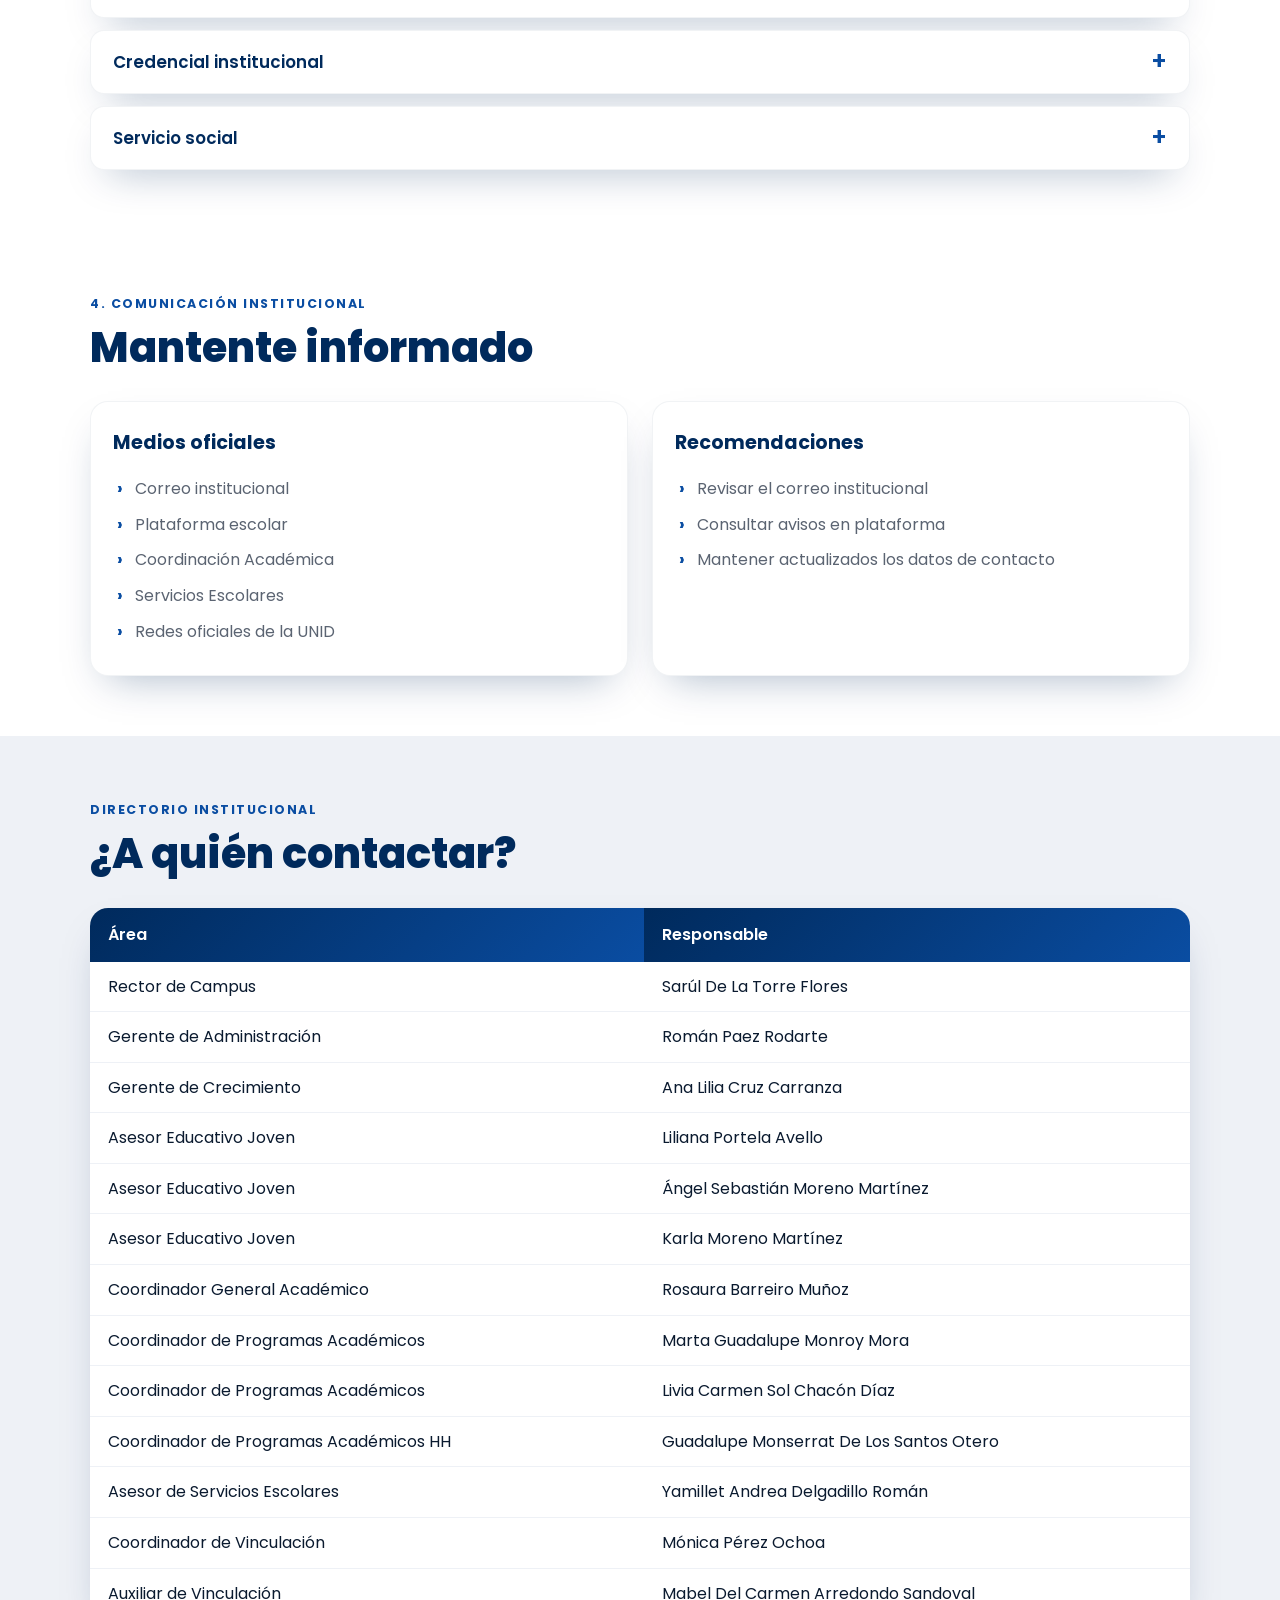
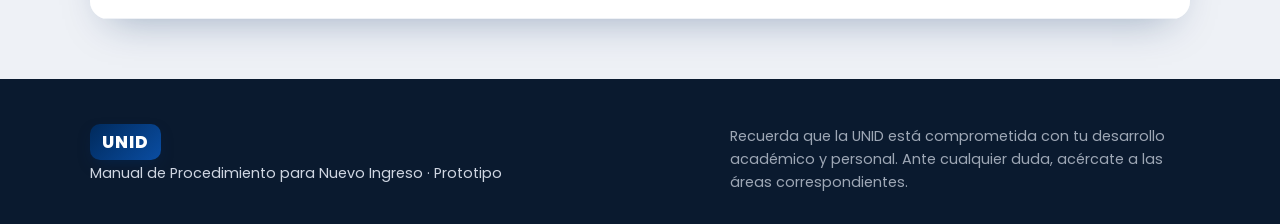
==== commit 44eeb4fc: "actualizacion 1 prueba 1" ====
--- a/index.html
+++ b/index.html
@@ -2,7 +2,7 @@
 <html lang="es">
 <head>
   <meta charset="UTF-8" />
-  <meta name="viewport" content="width=device-width, initial-scale=1.0" />
+  <meta name="viewport" content="width=device-width, initial-scale=1.0, maximum-scale=1.0, user-scalable=yes" />
   <title>Manual de Nuevo Ingreso · UNID</title>
   <link rel="preconnect" href="https://fonts.googleapis.com" />
   <link rel="preconnect" href="https://fonts.gstatic.com" crossorigin />
@@ -20,11 +20,9 @@
       </a>
       <nav class="nav-links" id="navLinks">
         <a href="#bienvenida">Bienvenida</a>
-        <a href="#conoce">Conoce la UNID</a>
-        <a href="#organizacion">Organización</a>
+        <a href="#organigrama">Organigrama</a>
         <a href="#procesos">Procesos</a>
         <a href="#directorio">Directorio</a>
-        <a href="mapa.html" class="nav-cta">Ver Mapa</a>
       </nav>
       <button class="nav-toggle" id="navToggle" aria-label="Abrir menú">
         <span></span><span></span><span></span>
@@ -32,9 +30,8 @@
     </div>
   </header>
 
-  <!-- ===== HERO / FOTO CAMPUS ===== -->
+  <!-- ===== HERO ===== -->
   <section class="hero" id="inicio">
-    <!-- RECUADRO PARA FOTO DEL CAMPUS (pendiente) -->
     <div class="hero-photo" id="heroPhoto">
       <div class="photo-placeholder">
         <svg viewBox="0 0 24 24" width="56" height="56"><path fill="currentColor" d="M21 19V5a2 2 0 0 0-2-2H5a2 2 0 0 0-2 2v14a2 2 0 0 0 2 2h14a2 2 0 0 0 2-2M8.5 13.5l2.5 3l3.5-4.5l4.5 6H5z"/></svg>
@@ -49,10 +46,6 @@
       <p>Tu guía clara, visual y práctica para iniciar tu vida universitaria.</p>
       <div class="hero-btns">
         <a href="#bienvenida" class="btn btn-primary">Comenzar</a>
-        <a href="mapa.html" class="btn btn-ghost">
-          <svg viewBox="0 0 24 24" width="18" height="18"><path fill="currentColor" d="M12 2C8.13 2 5 5.13 5 9c0 5.25 7 13 7 13s7-7.75 7-13c0-3.87-3.13-7-7-7m0 9.5a2.5 2.5 0 0 1 0-5a2.5 2.5 0 0 1 0 5"/></svg>
-          Ver el mapa del campus
-        </a>
       </div>
     </div>
     <div class="scroll-hint"><span></span></div>
@@ -73,108 +66,217 @@
         Nuestro objetivo es que conozcas los servicios, procesos y canales de atención disponibles
         para que tu experiencia universitaria sea organizada, eficiente y exitosa.
       </p>
+      <div class="qa">
+        <h3>Misión y Visión</h3>
+        <p><strong>Misión:</strong> Formar integralmente a las personas.</p>
+        <p><strong>Visión:</strong> Consolidarse en todo el país como una alternativa de educación superior de calidad.</p>
+      </div>
     </div>
   </section>
 
-  <!-- ===== CONOCE LA UNID: MISIÓN / VISIÓN / VALORES ===== -->
-  <section class="section section-alt" id="conoce">
+  <!-- ===== ORGANIGRAMA ===== -->
+  <section class="section section-alt" id="organigrama">
     <div class="container">
       <div class="reveal">
-        <span class="eyebrow">1. Conoce la UNID</span>
-        <h2 class="section-title">Misión, visión y valores</h2>
-      </div>
-      <div class="cards-3">
-        <article class="card reveal">
-          <div class="card-icon"></div>
-          <h3>Misión</h3>
-          <p class="pending">[PENDIENTE] Colocar misión institucional.</p>
-        </article>
-        <article class="card reveal">
-          <div class="card-icon"></div>
-          <h3>Visión</h3>
-          <p class="pending">[PENDIENTE] Colocar visión institucional.</p>
-        </article>
-        <article class="card reveal">
-          <div class="card-icon"></div>
-          <h3>Valores</h3>
-          <ul class="chips">
-            <li>Respeto</li>
-            <li>Responsabilidad</li>
-            <li>Honestidad</li>
-            <li>Solidaridad</li>
-            <li>Compromiso</li>
-          </ul>
-        </article>
-      </div>
-      <div class="qa reveal">
-        <h3>¿Qué es la UNID?</h3>
-        <p>
-          La Universidad Interamericana para el Desarrollo es una institución de educación superior
-          comprometida con la formación integral de sus estudiantes mediante programas académicos de
-          calidad, innovación educativa y vinculación con el sector productivo.
-        </p>
+        <span class="eyebrow">Estructura organizacional</span>
+        <h2 class="section-title">Organigrama UNID Campus Zacatecas</h2>
+        <p class="lead">Conoce los puestos, objetivos y funciones de cada área.</p>
+      </div>
+      <div class="org-grid">
+
+        <article class="office reveal">
+          <h3>Rector(a) de Campus</h3>
+          <div class="sub">Objetivo del puesto</div>
+          <p class="obj-text">Dirigir estratégica y operativamente el campus, asegurando el cumplimiento de los objetivos institucionales en materia académica, administrativa, financiera y de crecimiento.</p>
+          <ul>
+            <li>Representar institucionalmente al campus.</li>
+            <li>Definir estrategias de crecimiento y posicionamiento.</li>
+            <li>Supervisar el cumplimiento de indicadores institucionales.</li>
+            <li>Dirigir a las áreas académicas, administrativas y comerciales.</li>
+            <li>Gestionar relaciones con organismos externos y autoridades.</li>
+            <li>Autorizar proyectos, presupuestos y planes de trabajo.</li>
+          </ul>
+        </article>
+
+        <article class="office reveal">
+          <h3>Subdirector(a) de Campus</h3>
+          <div class="sub">Objetivo del puesto</div>
+          <p class="obj-text">Apoyar a la Rectoría en la coordinación y seguimiento de las operaciones institucionales para asegurar el cumplimiento de metas.</p>
+          <ul>
+            <li>Dar seguimiento a indicadores institucionales.</li>
+            <li>Coordinar proyectos estratégicos.</li>
+            <li>Supervisar el desempeño de las distintas áreas.</li>
+            <li>Apoyar en la toma de decisiones operativas.</li>
+            <li>Sustituir a la Rectoría cuando sea necesario.</li>
+          </ul>
+        </article>
+
+        <article class="office reveal">
+          <h3>Gerente de Administración</h3>
+          <div class="sub">Objetivo del puesto</div>
+          <p class="obj-text">Administrar eficientemente los recursos financieros, humanos, materiales y tecnológicos del campus.</p>
+          <ul>
+            <li>Elaborar y controlar presupuestos.</li>
+            <li>Supervisar pagos, compras y proveedores.</li>
+            <li>Coordinar recursos humanos y administración.</li>
+            <li>Garantizar el cumplimiento de políticas administrativas.</li>
+            <li>Supervisar el mantenimiento del campus.</li>
+          </ul>
+        </article>
+
+        <article class="office reveal">
+          <h3>Auxiliar Administrativo</h3>
+          <div class="sub">Objetivo del puesto</div>
+          <p class="obj-text">Brindar apoyo administrativo a la Gerencia de Administración en el control documental y operativo.</p>
+          <ul>
+            <li>Elaborar reportes administrativos.</li>
+            <li>Controlar archivos físicos y digitales.</li>
+            <li>Dar seguimiento a solicitudes internas.</li>
+            <li>Apoyar en procesos de compras y pagos.</li>
+            <li>Atender proveedores y usuarios internos.</li>
+          </ul>
+        </article>
+
+        <article class="office reveal">
+          <h3>Gerente de Crecimiento</h3>
+          <div class="sub">Objetivo del puesto</div>
+          <p class="obj-text">Diseñar e implementar estrategias para el cumplimiento de metas de inscripción, retención y posicionamiento institucional.</p>
+          <ul>
+            <li>Dirigir al equipo comercial.</li>
+            <li>Supervisar campañas de promoción.</li>
+            <li>Analizar indicadores de captación.</li>
+            <li>Implementar estrategias comerciales.</li>
+            <li>Coordinar eventos de promoción.</li>
+          </ul>
+        </article>
+
+        <article class="office reveal">
+          <h3>Asesor Educativo (Joven, Adulto y HH)</h3>
+          <div class="sub">Objetivo del puesto</div>
+          <p class="obj-text">Brindar asesoría personalizada a prospectos para lograr su inscripción y permanencia.</p>
+          <ul>
+            <li>Atender prospectos.</li>
+            <li>Dar seguimiento mediante CRM.</li>
+            <li>Realizar llamadas y citas.</li>
+            <li>Informar sobre programas académicos.</li>
+            <li>Alcanzar metas de inscripción.</li>
+            <li>Dar seguimiento hasta la inscripción.</li>
+          </ul>
+        </article>
+
+        <article class="office reveal">
+          <h3>Promotor Educativo (Joven y Adulto)</h3>
+          <div class="sub">Objetivo del puesto</div>
+          <p class="obj-text">Generar prospectos mediante actividades de promoción externa.</p>
+          <ul>
+            <li>Visitar preparatorias, empresas e instituciones.</li>
+            <li>Participar en ferias educativas.</li>
+            <li>Organizar activaciones promocionales.</li>
+            <li>Prospectar nuevos mercados.</li>
+            <li>Canalizar interesados con los asesores educativos.</li>
+          </ul>
+        </article>
+
+        <article class="office reveal">
+          <h3>Coordinador(a) de Vida Académica</h3>
+          <div class="sub">Objetivo del puesto</div>
+          <p class="obj-text">Coordinar las actividades académicas y de experiencia estudiantil para garantizar la calidad educativa.</p>
+          <ul>
+            <li>Supervisar procesos académicos.</li>
+            <li>Coordinar eventos institucionales.</li>
+            <li>Dar seguimiento a docentes y estudiantes.</li>
+            <li>Vigilar el cumplimiento del modelo educativo.</li>
+            <li>Coordinar programas de permanencia estudiantil.</li>
+          </ul>
+        </article>
+
+        <article class="office reveal">
+          <h3>Coordinador General Académico</h3>
+          <div class="sub">Objetivo del puesto</div>
+          <p class="obj-text">Coordinar la operación académica del campus garantizando la calidad de los programas educativos.</p>
+          <ul>
+            <li>Supervisar coordinaciones académicas.</li>
+            <li>Coordinar horarios y cargas docentes.</li>
+            <li>Dar seguimiento a indicadores académicos.</li>
+            <li>Apoyar procesos de acreditación.</li>
+            <li>Coordinar evaluaciones docentes.</li>
+          </ul>
+        </article>
+
+        <article class="office reveal">
+          <h3>Coordinador(a) de Programas Académicos</h3>
+          <div class="sub">Objetivo del puesto</div>
+          <p class="obj-text">Administrar la operación académica de los programas asignados.</p>
+          <ul>
+            <li>Acompañar académicamente a los alumnos.</li>
+            <li>Supervisar el desempeño docente.</li>
+            <li>Coordinar actividades académicas.</li>
+            <li>Dar seguimiento a bajas y reingresos.</li>
+            <li>Organizar eventos académicos.</li>
+          </ul>
+        </article>
+
+        <article class="office reveal">
+          <h3>Especialista de Servicios Escolares</h3>
+          <div class="sub">Objetivo del puesto</div>
+          <p class="obj-text">Administrar los procesos escolares asegurando el cumplimiento de la normatividad institucional.</p>
+          <ul>
+            <li>Supervisar inscripciones y reinscripciones.</li>
+            <li>Coordinar certificaciones y titulaciones.</li>
+            <li>Gestionar expedientes escolares.</li>
+            <li>Supervisar procesos en Banner.</li>
+            <li>Garantizar el cumplimiento de políticas escolares.</li>
+          </ul>
+        </article>
+
+        <article class="office reveal">
+          <h3>Asesor de Servicios Escolares</h3>
+          <div class="sub">Objetivo del puesto</div>
+          <p class="obj-text">Brindar atención y orientación a los estudiantes en los procesos escolares.</p>
+          <ul>
+            <li>Atender alumnos.</li>
+            <li>Apoyar en inscripciones.</li>
+            <li>Elaborar constancias.</li>
+            <li>Dar seguimiento a trámites escolares.</li>
+            <li>Mantener actualizados los expedientes.</li>
+          </ul>
+        </article>
+
+        <article class="office reveal">
+          <h3>Coordinador(a) de Vinculación</h3>
+          <div class="sub">Objetivo del puesto</div>
+          <p class="obj-text">Desarrollar alianzas estratégicas con organismos públicos, privados y sociales que fortalezcan la formación integral de los estudiantes y contribuyan al crecimiento institucional.</p>
+          <ul>
+            <li>Gestionar convenios de colaboración.</li>
+            <li>Coordinar programas de estadía empresarial y servicio social.</li>
+            <li>Organizar visitas empresariales, conferencias y eventos institucionales.</li>
+            <li>Desarrollar estrategias de vinculación con empresas y organismos.</li>
+            <li>Gestionar patrocinadores y alianzas estratégicas.</li>
+            <li>Dar seguimiento a indicadores de vinculación.</li>
+            <li>Coordinar acciones de empleabilidad y bolsa de trabajo.</li>
+          </ul>
+        </article>
+
+        <article class="office reveal">
+          <h3>Auxiliar de Vinculación</h3>
+          <div class="sub">Objetivo del puesto</div>
+          <p class="obj-text">Apoyar la operación administrativa y logística del área de Vinculación.</p>
+          <ul>
+            <li>Dar seguimiento a convenios.</li>
+            <li>Organizar expedientes y documentación.</li>
+            <li>Apoyar la logística de eventos.</li>
+            <li>Atender empresas y estudiantes.</li>
+            <li>Elaborar reportes e indicadores.</li>
+            <li>Coordinar actividades administrativas del área.</li>
+          </ul>
+        </article>
+
       </div>
     </div>
   </section>
 
-  <!-- ===== ORGANIZACIÓN: ¿QUIÉN HACE QUÉ? ===== -->
-  <section class="section" id="organizacion">
-    <div class="container">
-      <div class="reveal">
-        <span class="eyebrow">2. Organización</span>
-        <h2 class="section-title">¿Quién hace qué?</h2>
-        <p class="lead">Conoce a dónde acudir y las funciones de cada área.</p>
-      </div>
-      <div class="cards-grid">
-        <article class="office reveal">
-          <h3>Coordinación Académica</h3>
-          <ul>
-            <li>Asignación de horarios</li>
-            <li>Atención académica</li>
-            <li>Cambios de materias</li>
-            <li>Seguimiento escolar</li>
-          </ul>
-        </article>
-        <article class="office reveal">
-          <h3>Servicios Escolares</h3>
-          <ul>
-            <li>Inscripciones y reinscripciones</li>
-            <li>Emisión de constancias</li>
-            <li>Control de documentos</li>
-            <li>Expedientes académicos</li>
-          </ul>
-        </article>
-        <article class="office reveal">
-          <h3>Administración</h3>
-          <ul>
-            <li>Cobro de colegiaturas</li>
-            <li>Convenios de pago</li>
-            <li>Facturación</li>
-            <li>Estados de cuenta</li>
-          </ul>
-        </article>
-        <article class="office reveal">
-          <h3>Vinculación y Servicio Social</h3>
-          <ul>
-            <li>Servicio social</li>
-            <li>Prácticas profesionales</li>
-            <li>Convenios institucionales</li>
-          </ul>
-        </article>
-        <article class="office reveal">
-          <h3>Soporte Tecnológico</h3>
-          <ul>
-            <li>Acceso a plataformas</li>
-            <li>Recuperación de contraseñas</li>
-            <li>Problemas técnicos</li>
-          </ul>
-        </article>
-      </div>
-    </div>
-  </section>
-
-  <!-- ===== PROCESOS ESCOLARES (ACORDEÓN) ===== -->
-  <section class="section section-alt" id="procesos">
+  <!-- ===== PROCESOS ESCOLARES ===== -->
+  <section class="section" id="procesos">
     <div class="container">
       <div class="reveal">
         <span class="eyebrow">3. Procesos escolares</span>
@@ -183,6 +285,8 @@
       </div>
 
       <div class="accordion" id="accordion">
+
+        <!-- Reinscripción -->
         <div class="acc-item reveal">
           <button class="acc-head">Reinscripción <span class="acc-ico">+</span></button>
           <div class="acc-body">
@@ -195,6 +299,34 @@
           </div>
         </div>
 
+        <!-- Renovación de Beca -->
+        <div class="acc-item reveal">
+          <button class="acc-head">Renovación de beca <span class="acc-ico">+</span></button>
+          <div class="acc-body">
+            <div class="highlight-box">
+              <p><strong>Proceso de renovación de beca:</strong></p>
+              <p>Los alumnos que aprobaron el cuatrimestre anterior tendrán que pagar su reinscripción al siguiente cuatrimestre como máximo el día que indiquen las áreas correspondientes sin penalización de beca por pago tardío ni recargos, de no haber cubierto el monto a esta fecha, deberán cubrir el costo de la reinscripción con lo que se especifique.</p>
+            </div>
+
+            <h4>Requisitos para renovación de beca</h4>
+            <ul>
+              <li>Contar con un promedio mínimo de 8.5 en el ciclo inmediato anterior (no se considera la asignatura de inglés, ni materias no curriculares para promedio).</li>
+              <li>Aprobar todas las asignaturas (incluyendo inglés).</li>
+              <li>Estar debidamente inscrito en el periodo a cursar y no presentar adeudos con la institución (revisar tabla de fechas límites de pago de reinscripción punto III).</li>
+              <li>En caso de que el alumno solicite el estudio socioeconómico, deberá acudir a la Administración para tramitar la ficha de pago correspondiente (Costo: $983.00).</li>
+              <li>Realizar el trámite de renovación en las fechas establecidas en la convocatoria dentro de banner autoservicio.</li>
+              <li>Realizar el pago del servicio de educación garantizada (No aplica para beca SEP).</li>
+              <li>Realizar cuatrimestralmente la evaluación docente.</li>
+              <li>Cumplir con las horas de servicio becario asignadas durante el periodo.</li>
+            </ul>
+
+            <div class="highlight-box warning">
+              <p><strong>⚠️ Penalizaciones:</strong> El no cumplir alguno de los requisitos anteriormente descritos el alumno será penalizado con -5% del total de su beca. A su segunda incidencia el alumno pierde su beca y puede optar por crédito educativo.</p>
+            </div>
+          </div>
+        </div>
+
+        <!-- Solicitud de constancias -->
         <div class="acc-item reveal">
           <button class="acc-head">Solicitud de constancias <span class="acc-ico">+</span></button>
           <div class="acc-body">
@@ -205,6 +337,7 @@
           </div>
         </div>
 
+        <!-- Cambio de horario -->
         <div class="acc-item reveal">
           <button class="acc-head">Cambio de horario <span class="acc-ico">+</span></button>
           <div class="acc-body">
@@ -215,6 +348,7 @@
           </div>
         </div>
 
+        <!-- Pagos y becas -->
         <div class="acc-item reveal">
           <button class="acc-head">Pagos y becas <span class="acc-ico">+</span></button>
           <div class="acc-body">
@@ -229,6 +363,7 @@
           </div>
         </div>
 
+        <!-- Plataforma escolar -->
         <div class="acc-item reveal">
           <button class="acc-head">Plataforma escolar (Talisis / Banner) <span class="acc-ico">+</span></button>
           <div class="acc-body">
@@ -242,6 +377,7 @@
           </div>
         </div>
 
+        <!-- Credencial institucional -->
         <div class="acc-item reveal">
           <button class="acc-head">Credencial institucional <span class="acc-ico">+</span></button>
           <div class="acc-body">
@@ -252,6 +388,7 @@
           </div>
         </div>
 
+        <!-- Servicio social -->
         <div class="acc-item reveal">
           <button class="acc-head">Servicio social <span class="acc-ico">+</span></button>
           <div class="acc-body">
@@ -263,6 +400,7 @@
             <ol><li>Acudir a Vinculación</li><li>Seleccionar programa</li><li>Registrar actividades</li><li>Entregar reportes</li><li>Liberar servicio social</li></ol>
           </div>
         </div>
+
       </div>
     </div>
   </section>
@@ -285,36 +423,35 @@
     </div>
   </section>
 
-  <!-- ===== DIRECTORIO ===== -->
-  <section class="section section-alt" id="directorio">
-    <div class="container reveal">
-      <span class="eyebrow">Directorio institucional</span>
-      <h2 class="section-title">¿A quién contactar?</h2>
-      <div class="table-wrap">
-        <table class="directory">
-          <thead>
-            <tr><th>Área</th><th>Responsable</th><th>Correo</th><th>Extensión</th></tr>
-          </thead>
-          <tbody>
-            <tr><td>Coordinación Académica</td><td class="pending">[PENDIENTE]</td><td class="pending">[PENDIENTE]</td><td class="pending">[PENDIENTE]</td></tr>
-            <tr><td>Servicios Escolares</td><td class="pending">[PENDIENTE]</td><td class="pending">[PENDIENTE]</td><td class="pending">[PENDIENTE]</td></tr>
-            <tr><td>Caja</td><td class="pending">[PENDIENTE]</td><td class="pending">[PENDIENTE]</td><td class="pending">[PENDIENTE]</td></tr>
-            <tr><td>Vinculación</td><td class="pending">[PENDIENTE]</td><td class="pending">[PENDIENTE]</td><td class="pending">[PENDIENTE]</td></tr>
-            <tr><td>Soporte técnico</td><td class="pending">[PENDIENTE]</td><td class="pending">[PENDIENTE]</td><td class="pending">[PENDIENTE]</td></tr>
-          </tbody>
-        </table>
-      </div>
-    </div>
-  </section>
-
-  <!-- ===== CTA MAPA ===== -->
-  <section class="cta-map reveal">
-    <div class="container">
-      <h2>¿No encuentras un área?</h2>
-      <p>Consulta el mapa del campus para ubicar cada oficina.</p>
-      <a href="mapa.html" class="btn btn-primary btn-lg">Ir al mapa del campus →</a>
-    </div>
-  </section>
+<!-- ===== DIRECTORIO ===== -->
+<section class="section section-alt" id="directorio">
+  <div class="container reveal">
+    <span class="eyebrow">Directorio institucional</span>
+    <h2 class="section-title">¿A quién contactar?</h2>
+    <div class="table-wrap">
+      <table class="directory">
+        <thead>
+          <tr><th>Área</th><th>Responsable</th></tr>
+        </thead>
+        <tbody>
+          <tr><td>Rector de Campus</td><td>Sarúl De La Torre Flores</td></tr>
+          <tr><td>Gerente de Administración</td><td>Román Paez Rodarte</td></tr>
+          <tr><td>Gerente de Crecimiento</td><td>Ana Lilia Cruz Carranza</td></tr>
+          <tr><td>Asesor Educativo Joven</td><td>Liliana Portela Avello</td></tr>
+          <tr><td>Asesor Educativo Joven</td><td>Ángel Sebastián Moreno Martínez</td></tr>
+          <tr><td>Asesor Educativo Joven</td><td>Karla Moreno Martínez</td></tr>
+          <tr><td>Coordinador General Académico</td><td>Rosaura Barreiro Muñoz</td></tr>
+          <tr><td>Coordinador de Programas Académicos</td><td>Marta Guadalupe Monroy Mora</td></tr>
+          <tr><td>Coordinador de Programas Académicos</td><td>Livia Carmen Sol Chacón Díaz</td></tr>
+          <tr><td>Coordinador de Programas Académicos HH</td><td>Guadalupe Monserrat De Los Santos Otero</td></tr>
+          <tr><td>Asesor de Servicios Escolares</td><td>Yamillet Andrea Delgadillo Román</td></tr>
+          <tr><td>Coordinador de Vinculación</td><td>Mónica Pérez Ochoa</td></tr>
+          <tr><td>Auxiliar de Vinculación</td><td>Mabel Del Carmen Arredondo Sandoval</td></tr>
+        </tbody>
+      </table>
+    </div>
+  </div>
+</section>
 
   <!-- ===== FOOTER ===== -->
   <footer class="footer">
@@ -329,4 +466,4 @@
 
   <script src="js/script.js"></script>
 </body>
-</html>
+</html>
--- a/css/styles.css
+++ b/css/styles.css
@@ -1,28 +1,33 @@
 /* ===========================================================
    UNID · Manual de Nuevo Ingreso — Prototipo
-   Paleta, tipografía y componentes
    =========================================================== */
 
 :root {
-  /* Colores institucionales UNID: azul marino + dorado/amarillo */
-  --azul:      #002a5c;   /* azul marino principal */
-  --azul-2:    #0a4da2;   /* azul de apoyo / gradientes */
-  --dorado:    #f5b800;   /* dorado/amarillo de acento */
-  --dorado-2:  #ffd24d;   /* dorado claro */
-  --tinta:     #0a1a2f;
-  --gris:      #5b6472;
-  --gris-cl:   #eef1f6;
-  --blanco:    #ffffff;
+  --azul: #002a5c;
+  --azul-2: #0a4da2;
+  --dorado: #f5b800;
+  --dorado-2: #ffd24d;
+  --tinta: #0a1a2f;
+  --gris: #5b6472;
+  --gris-cl: #eef1f6;
+  --blanco: #ffffff;
   --pendiente: #b9442f;
   --pendiente-bg: #fff3ee;
-  --sombra:    0 18px 40px -18px rgba(0, 42, 92, .35);
-  --radio:     18px;
-  --max:       1140px;
-}
-
-* { margin: 0; padding: 0; box-sizing: border-box; }
-
-html { scroll-behavior: smooth; scroll-padding-top: 80px; }
+  --sombra: 0 18px 40px -18px rgba(0, 42, 92, .35);
+  --radio: 18px;
+  --max: 1140px;
+}
+
+* {
+  margin: 0;
+  padding: 0;
+  box-sizing: border-box;
+}
+
+html {
+  scroll-behavior: smooth;
+  scroll-padding-top: 80px;
+}
 
 body {
   font-family: 'Poppins', system-ui, sans-serif;
@@ -32,186 +37,603 @@
   overflow-x: hidden;
 }
 
-.container { width: 100%; max-width: var(--max); margin: 0 auto; padding: 0 24px; }
-
-/* ===================== NAVBAR ===================== */
+.container {
+  width: 100%;
+  max-width: var(--max);
+  margin: 0 auto;
+  padding: 0 20px;
+}
+
+/* ===== NAVBAR ===== */
 .navbar {
-  position: fixed; inset: 0 0 auto 0; z-index: 100;
-  padding: 18px 0;
+  position: fixed;
+  inset: 0 0 auto 0;
+  z-index: 100;
+  padding: 14px 0;
   transition: background .35s ease, padding .35s ease, box-shadow .35s ease;
 }
 .navbar.scrolled {
-  background: rgba(255,255,255,.92);
+  background: rgba(255, 255, 255, .92);
   backdrop-filter: blur(10px);
   padding: 10px 0;
-  box-shadow: 0 8px 30px -16px rgba(0,0,0,.35);
-}
-.nav-inner { max-width: var(--max); margin: 0 auto; padding: 0 24px; display: flex; align-items: center; justify-content: space-between; }
-.brand { display: flex; align-items: center; gap: 12px; text-decoration: none; }
+  box-shadow: 0 8px 30px -16px rgba(0, 0, 0, .35);
+}
+.nav-inner {
+  max-width: var(--max);
+  margin: 0 auto;
+  padding: 0 20px;
+  display: flex;
+  align-items: center;
+  justify-content: space-between;
+}
+.brand {
+  display: flex;
+  align-items: center;
+  gap: 10px;
+  text-decoration: none;
+}
 .brand-logo {
-  font-weight: 800; letter-spacing: 1px; color: var(--blanco);
+  font-weight: 800;
+  letter-spacing: 1px;
+  color: var(--blanco);
   background: linear-gradient(135deg, var(--azul), var(--azul-2));
-  padding: 6px 12px; border-radius: 10px; font-size: 1.05rem;
-  box-shadow: 0 6px 16px -6px rgba(0,42,92,.7);
-}
-.brand-text { font-weight: 600; color: var(--azul); font-size: .95rem; }
-.navbar:not(.scrolled) .brand-text { color: #fff; text-shadow: 0 1px 6px rgba(0,0,0,.4); }
-.nav-links { display: flex; align-items: center; gap: 26px; }
-.nav-links a { text-decoration: none; font-weight: 500; font-size: .92rem; color: var(--tinta); transition: color .2s; }
-.navbar:not(.scrolled) .nav-links a { color: #fff; text-shadow: 0 1px 6px rgba(0,0,0,.4); }
-.nav-links a:hover { color: var(--dorado); }
-.nav-cta {
+  padding: 6px 12px;
+  border-radius: 10px;
+  font-size: 1.05rem;
+  box-shadow: 0 6px 16px -6px rgba(0, 42, 92, .7);
+}
+.brand-text {
+  font-weight: 600;
+  color: var(--azul);
+  font-size: .9rem;
+}
+.navbar:not(.scrolled) .brand-text {
+  color: #fff;
+  text-shadow: 0 1px 6px rgba(0, 0, 0, .4);
+}
+.nav-links {
+  display: flex;
+  align-items: center;
+  gap: 20px;
+}
+.nav-links a {
+  text-decoration: none;
+  font-weight: 500;
+  font-size: .9rem;
+  color: var(--tinta);
+  transition: color .2s;
+}
+.navbar:not(.scrolled) .nav-links a {
+  color: #fff;
+  text-shadow: 0 1px 6px rgba(0, 0, 0, .4);
+}
+.nav-links a:hover {
+  color: var(--dorado);
+}
+.nav-toggle {
+  display: none;
+  flex-direction: column;
+  gap: 5px;
+  background: none;
+  border: 0;
+  cursor: pointer;
+  padding: 6px;
+}
+.nav-toggle span {
+  width: 26px;
+  height: 3px;
+  border-radius: 3px;
+  background: var(--azul);
+  transition: .3s;
+}
+.navbar:not(.scrolled) .nav-toggle span {
+  background: #fff;
+}
+
+/* ===== HERO ===== */
+.hero {
+  position: relative;
+  min-height: 90vh;
+  display: flex;
+  align-items: center;
+  color: #fff;
+  overflow: hidden;
+}
+.hero-photo {
+  position: absolute;
+  inset: 0;
+  z-index: 0;
+}
+.photo-placeholder {
+  width: 100%;
+  height: 100%;
+  display: flex;
+  flex-direction: column;
+  align-items: center;
+  justify-content: center;
+  gap: 10px;
+  text-align: center;
+  background: linear-gradient(135deg, #1f3a5f, #2b5a8c 60%, #3a6ea5);
+  color: rgba(255, 255, 255, .85);
+}
+.photo-placeholder svg {
+  opacity: .65;
+}
+.photo-placeholder p {
+  font-weight: 600;
+  font-size: 1.1rem;
+}
+.photo-placeholder small {
+  opacity: .8;
+}
+.photo-placeholder code {
+  background: rgba(255, 255, 255, .18);
+  padding: 2px 7px;
+  border-radius: 6px;
+}
+.hero-overlay {
+  position: absolute;
+  inset: 0;
+  z-index: 1;
+  background: linear-gradient(120deg, rgba(10, 26, 47, .82) 0%, rgba(0, 42, 92, .6) 50%, rgba(245, 184, 0, .3) 100%);
+}
+.hero-content {
+  position: relative;
+  z-index: 2;
+  max-width: var(--max);
+  margin: 0 auto;
+  padding: 0 24px;
+}
+.hero-tag {
+  display: inline-block;
+  background: rgba(255, 255, 255, .16);
+  border: 1px solid rgba(255, 255, 255, .3);
+  padding: 7px 16px;
+  border-radius: 30px;
+  font-size: .82rem;
+  font-weight: 500;
+  margin-bottom: 22px;
+  backdrop-filter: blur(6px);
+}
+.hero-content h1 {
+  font-size: clamp(2rem, 6vw, 3.8rem);
+  font-weight: 800;
+  line-height: 1.05;
+  margin-bottom: 18px;
+}
+.hero-content h1 .hl {
+  background: linear-gradient(135deg, var(--dorado-2), var(--dorado));
+  -webkit-background-clip: text;
+  background-clip: text;
+  color: transparent;
+}
+.hero-content p {
+  font-size: clamp(1rem, 2vw, 1.3rem);
+  max-width: 560px;
+  opacity: .95;
+  margin-bottom: 28px;
+}
+.hero-btns {
+  display: flex;
+  flex-wrap: wrap;
+  gap: 14px;
+}
+.scroll-hint {
+  position: absolute;
+  bottom: 26px;
+  left: 50%;
+  transform: translateX(-50%);
+  z-index: 2;
+  width: 26px;
+  height: 42px;
+  border: 2px solid rgba(255, 255, 255, .6);
+  border-radius: 14px;
+}
+.scroll-hint span {
+  display: block;
+  width: 5px;
+  height: 8px;
+  background: #fff;
+  border-radius: 3px;
+  margin: 7px auto 0;
+  animation: scroll 1.6s infinite;
+}
+@keyframes scroll {
+  0% {
+    opacity: 1;
+    transform: translateY(0);
+  }
+  100% {
+    opacity: 0;
+    transform: translateY(14px);
+  }
+}
+
+/* ===== BOTONES ===== */
+.btn {
+  display: inline-flex;
+  align-items: center;
+  gap: 9px;
+  padding: 13px 26px;
+  border-radius: 32px;
+  font-weight: 600;
+  font-size: .98rem;
+  text-decoration: none;
+  cursor: pointer;
+  border: 0;
+  transition: transform .2s, box-shadow .2s;
+}
+.btn-primary {
   background: linear-gradient(135deg, var(--dorado), var(--dorado-2));
-  color: var(--azul) !important; padding: 9px 18px; border-radius: 30px; font-weight: 700;
-  text-shadow: none !important; box-shadow: 0 8px 20px -8px rgba(245,184,0,.8);
-}
-.nav-cta:hover { transform: translateY(-2px); }
-.nav-cta.active { outline: 2px solid rgba(0,42,92,.35); }
-.nav-toggle { display: none; flex-direction: column; gap: 5px; background: none; border: 0; cursor: pointer; padding: 6px; }
-.nav-toggle span { width: 26px; height: 3px; border-radius: 3px; background: var(--azul); transition: .3s; }
-.navbar:not(.scrolled) .nav-toggle span { background: #fff; }
-
-/* ===================== HERO ===================== */
-.hero { position: relative; min-height: 100vh; display: flex; align-items: center; color: #fff; overflow: hidden; }
-.hero-photo { position: absolute; inset: 0; z-index: 0; }
-.hero-photo.has-image { background-size: cover; background-position: center; }
-.photo-placeholder {
-  width: 100%; height: 100%; display: flex; flex-direction: column;
-  align-items: center; justify-content: center; gap: 10px; text-align: center;
-  background: linear-gradient(135deg, #1f3a5f, #2b5a8c 60%, #3a6ea5);
-  color: rgba(255,255,255,.85);
-}
-.photo-placeholder svg { opacity: .65; }
-.photo-placeholder p { font-weight: 600; font-size: 1.1rem; }
-.photo-placeholder small { opacity: .8; }
-.photo-placeholder code { background: rgba(255,255,255,.18); padding: 2px 7px; border-radius: 6px; }
-.hero-overlay { position: absolute; inset: 0; z-index: 1; background: linear-gradient(120deg, rgba(10,26,47,.82) 0%, rgba(0,42,92,.6) 50%, rgba(245,184,0,.3) 100%); }
-.hero-content { position: relative; z-index: 2; max-width: var(--max); margin: 0 auto; padding: 0 24px; }
-.hero-tag { display: inline-block; background: rgba(255,255,255,.16); border: 1px solid rgba(255,255,255,.3); padding: 7px 16px; border-radius: 30px; font-size: .82rem; font-weight: 500; margin-bottom: 22px; backdrop-filter: blur(6px); animation: fadeUp .8s ease both; }
-.hero-content h1 { font-size: clamp(2.4rem, 6vw, 4.2rem); font-weight: 800; line-height: 1.05; margin-bottom: 18px; animation: fadeUp .8s .1s ease both; }
-.hero-content h1 .hl { background: linear-gradient(135deg, var(--dorado-2), var(--dorado)); -webkit-background-clip: text; background-clip: text; color: transparent; }
-.hero-content p { font-size: clamp(1.05rem, 2vw, 1.3rem); max-width: 560px; opacity: .95; margin-bottom: 32px; animation: fadeUp .8s .2s ease both; }
-.hero-btns { display: flex; flex-wrap: wrap; gap: 14px; animation: fadeUp .8s .3s ease both; }
-.scroll-hint { position: absolute; bottom: 26px; left: 50%; transform: translateX(-50%); z-index: 2; width: 26px; height: 42px; border: 2px solid rgba(255,255,255,.6); border-radius: 14px; }
-.scroll-hint span { display: block; width: 5px; height: 8px; background: #fff; border-radius: 3px; margin: 7px auto 0; animation: scroll 1.6s infinite; }
-
-/* ===================== BOTONES ===================== */
-.btn { display: inline-flex; align-items: center; gap: 9px; padding: 13px 26px; border-radius: 32px; font-weight: 600; font-size: .98rem; text-decoration: none; cursor: pointer; border: 0; transition: transform .2s, box-shadow .2s, background .2s; }
-.btn-primary { background: linear-gradient(135deg, var(--dorado), var(--dorado-2)); color: var(--azul); box-shadow: 0 12px 26px -10px rgba(245,184,0,.8); }
-.btn-primary:hover { transform: translateY(-3px); box-shadow: 0 18px 34px -10px rgba(245,184,0,.95); }
-.btn-ghost { background: rgba(255,255,255,.12); color: #fff; border: 1.5px solid rgba(255,255,255,.55); backdrop-filter: blur(6px); }
-.btn-ghost:hover { background: rgba(255,255,255,.22); transform: translateY(-3px); }
-.btn-lg { padding: 16px 34px; font-size: 1.08rem; }
-.btn-block { display: flex; justify-content: center; width: 100%; margin-top: 8px; }
-
-/* ===================== SECCIONES ===================== */
-.section { padding: 90px 0; }
-.section-alt { background: var(--gris-cl); }
-.eyebrow { display: inline-block; color: var(--azul-2); font-weight: 700; letter-spacing: 1.5px; text-transform: uppercase; font-size: .78rem; margin-bottom: 10px; }
-.section-title { font-size: clamp(1.8rem, 4vw, 2.8rem); font-weight: 800; color: var(--azul); margin-bottom: 18px; line-height: 1.15; }
-.lead { font-size: 1.1rem; color: var(--gris); max-width: 760px; margin-bottom: 14px; }
-
-/* ===================== CARDS ===================== */
-.cards-3 { display: grid; grid-template-columns: repeat(3, 1fr); gap: 24px; margin-top: 40px; }
-.cards-2 { display: grid; grid-template-columns: repeat(2, 1fr); gap: 24px; margin-top: 30px; }
-.cards-grid { display: grid; grid-template-columns: repeat(auto-fit, minmax(250px, 1fr)); gap: 22px; margin-top: 40px; }
-.card { background: #fff; border-radius: var(--radio); padding: 30px 26px; box-shadow: var(--sombra); border: 1px solid rgba(31,58,95,.06); transition: transform .3s, box-shadow .3s; }
-.card:hover { transform: translateY(-6px); box-shadow: 0 26px 50px -20px rgba(31,58,95,.45); }
-.card-icon { width: 46px; height: 46px; border-radius: 12px; margin-bottom: 16px; background: linear-gradient(135deg, var(--dorado), var(--dorado-2)); box-shadow: 0 8px 18px -8px rgba(245,184,0,.7); position: relative; }
-.card-icon::after { content: ""; position: absolute; inset: 14px; border-radius: 4px; background: var(--azul); }
-.card h3 { color: var(--azul); margin-bottom: 12px; font-size: 1.25rem; }
-.card ul { list-style: none; }
-.card ul li { padding: 5px 0 5px 22px; position: relative; color: var(--gris); }
-.card ul li::before { content: "›"; position: absolute; left: 4px; color: var(--azul-2); font-weight: 800; }
-
-.chips { list-style: none; display: flex; flex-wrap: wrap; gap: 8px; }
-.chips li { background: linear-gradient(135deg, var(--dorado), var(--dorado-2)); color: var(--azul); padding: 6px 14px; border-radius: 20px; font-size: .85rem; font-weight: 600; }
-
-.qa { margin-top: 46px; background: #fff; border-left: 5px solid var(--dorado); padding: 26px 30px; border-radius: 14px; box-shadow: var(--sombra); }
-.qa h3 { color: var(--azul); margin-bottom: 10px; }
-.qa p { color: var(--gris); }
-
-/* ===================== OFICINAS ===================== */
-.office { background: #fff; border-radius: var(--radio); padding: 26px 24px; box-shadow: var(--sombra); border-top: 4px solid var(--dorado); transition: transform .3s, box-shadow .3s; }
-.office:hover { transform: translateY(-6px); }
-.office h3 { color: var(--azul); margin-bottom: 14px; font-size: 1.15rem; }
-.office ul { list-style: none; }
-.office ul li { padding: 5px 0 5px 22px; position: relative; color: var(--gris); }
-.office ul li::before { content: "✓"; position: absolute; left: 0; color: var(--azul-2); font-weight: 700; }
-
-/* ===================== ACORDEÓN ===================== */
-.accordion { margin-top: 40px; display: flex; flex-direction: column; gap: 14px; }
-.acc-item { background: #fff; border-radius: 14px; box-shadow: var(--sombra); overflow: hidden; border: 1px solid rgba(31,58,95,.06); }
-.acc-head { width: 100%; text-align: left; background: none; border: 0; padding: 20px 24px; font-family: inherit; font-size: 1.08rem; font-weight: 600; color: var(--azul); cursor: pointer; display: flex; justify-content: space-between; align-items: center; transition: background .2s; }
-.acc-head:hover { background: #faf6f2; }
-.acc-ico { font-size: 1.5rem; color: var(--azul-2); transition: transform .3s; line-height: 1; }
-.acc-item.open .acc-ico { transform: rotate(45deg); }
-.acc-body { max-height: 0; overflow: hidden; transition: max-height .4s ease; padding: 0 24px; }
-.acc-item.open .acc-body { padding: 4px 24px 24px; }
-.acc-body h4 { color: var(--azul-2); margin: 16px 0 6px; font-size: .95rem; text-transform: uppercase; letter-spacing: .5px; }
-.acc-body ul, .acc-body ol { margin-left: 20px; color: var(--gris); }
-.acc-body li { padding: 3px 0; }
-
-/* ===================== TABLA DIRECTORIO ===================== */
-.table-wrap { margin-top: 36px; overflow-x: auto; border-radius: var(--radio); box-shadow: var(--sombra); }
-.directory { width: 100%; border-collapse: collapse; background: #fff; min-width: 600px; }
-.directory th { background: linear-gradient(135deg, var(--azul), var(--azul-2)); color: #fff; padding: 16px 20px; text-align: left; font-weight: 600; }
-.directory td { padding: 14px 20px; border-bottom: 1px solid var(--gris-cl); }
-.directory tbody tr:hover { background: #faf6f2; }
-
-/* ===================== PENDIENTE ===================== */
-.pending { color: var(--pendiente); background: var(--pendiente-bg); border: 1px dashed var(--pendiente); border-radius: 8px; padding: 4px 10px; display: inline-block; font-size: .9rem; font-weight: 500; }
-
-/* ===================== CTA MAPA ===================== */
-.cta-map { background: linear-gradient(135deg, var(--azul), var(--azul-2)); color: #fff; text-align: center; padding: 70px 0; }
-.cta-map h2 { font-size: clamp(1.6rem, 4vw, 2.4rem); margin-bottom: 12px; }
-.cta-map p { opacity: .9; margin-bottom: 26px; }
-
-/* ===================== FOOTER ===================== */
-.footer { background: var(--tinta); color: #cfd6e2; padding: 50px 0 36px; }
-.footer-inner { display: flex; flex-wrap: wrap; gap: 30px; justify-content: space-between; align-items: center; }
-.footer p { font-size: .9rem; margin-top: 8px; }
-.footer-note { max-width: 480px; opacity: .75; }
-
-/* ===================== PÁGINA MAPA ===================== */
-.page-head { padding: 130px 0 50px; background: linear-gradient(135deg, var(--azul), var(--azul-2)); color: #fff; }
-.page-head .eyebrow { color: var(--dorado-2); }
-.page-head .section-title { color: #fff; }
-.page-head .lead { color: rgba(255,255,255,.85); }
-.back-link { color: rgba(255,255,255,.85); text-decoration: none; font-weight: 500; display: inline-block; margin-bottom: 18px; transition: .2s; }
-.back-link:hover { color: #fff; transform: translateX(-4px); }
-.map-grid { display: grid; grid-template-columns: 1.6fr 1fr; gap: 30px; align-items: start; }
-.map-photo .photo-placeholder, .map-embed .photo-placeholder { border-radius: var(--radio); min-height: 360px; box-shadow: var(--sombra); }
-.photo-placeholder.big { min-height: 380px; }
-.map-embed { margin-top: 24px; }
-.map-info { background: #fff; border-radius: var(--radio); padding: 30px 28px; box-shadow: var(--sombra); }
-.map-info h3 { color: var(--azul); margin-bottom: 20px; }
-.info-list { list-style: none; display: flex; flex-direction: column; gap: 18px; margin-bottom: 24px; }
-.info-list li { display: flex; gap: 14px; align-items: flex-start; }
-.info-ico { width: 14px; height: 14px; margin-top: 6px; border-radius: 50%; flex-shrink: 0; background: linear-gradient(135deg, var(--dorado), var(--dorado-2)); box-shadow: 0 0 0 4px rgba(245,184,0,.18); }
-.info-list strong { display: block; color: var(--azul); margin-bottom: 4px; }
-.hint-note { display: block; margin-top: 10px; color: var(--gris); font-size: .8rem; text-align: center; }
-
-/* ===================== REVEAL (scroll) ===================== */
-.reveal { opacity: 0; transform: translateY(36px); transition: opacity .7s ease, transform .7s ease; }
-.reveal.visible { opacity: 1; transform: none; }
-
-/* ===================== ANIMACIONES ===================== */
-@keyframes fadeUp { from { opacity: 0; transform: translateY(28px); } to { opacity: 1; transform: none; } }
-@keyframes scroll { 0% { opacity: 1; transform: translateY(0); } 100% { opacity: 0; transform: translateY(14px); } }
-
-/* ===================== RESPONSIVE ===================== */
+  color: var(--azul);
+  box-shadow: 0 12px 26px -10px rgba(245, 184, 0, .8);
+}
+.btn-primary:hover {
+  transform: translateY(-3px);
+  box-shadow: 0 18px 34px -10px rgba(245, 184, 0, .95);
+}
+
+/* ===== SECCIONES ===== */
+.section {
+  padding: 60px 0;
+}
+.section-alt {
+  background: var(--gris-cl);
+}
+.eyebrow {
+  display: inline-block;
+  color: var(--azul-2);
+  font-weight: 700;
+  letter-spacing: 1.5px;
+  text-transform: uppercase;
+  font-size: .78rem;
+  margin-bottom: 10px;
+}
+.section-title {
+  font-size: clamp(1.6rem, 4vw, 2.6rem);
+  font-weight: 800;
+  color: var(--azul);
+  margin-bottom: 18px;
+  line-height: 1.15;
+}
+.lead {
+  font-size: 1.05rem;
+  color: var(--gris);
+  max-width: 760px;
+  margin-bottom: 14px;
+}
+
+/* ===== CARDS ===== */
+.cards-2 {
+  display: grid;
+  grid-template-columns: repeat(2, 1fr);
+  gap: 24px;
+  margin-top: 30px;
+}
+.card {
+  background: #fff;
+  border-radius: var(--radio);
+  padding: 26px 22px;
+  box-shadow: var(--sombra);
+  border: 1px solid rgba(31, 58, 95, .06);
+  transition: transform .3s, box-shadow .3s;
+}
+.card:hover {
+  transform: translateY(-6px);
+  box-shadow: 0 26px 50px -20px rgba(31, 58, 95, .45);
+}
+.card h3 {
+  color: var(--azul);
+  margin-bottom: 12px;
+  font-size: 1.2rem;
+}
+.card ul {
+  list-style: none;
+}
+.card ul li {
+  padding: 5px 0 5px 22px;
+  position: relative;
+  color: var(--gris);
+}
+.card ul li::before {
+  content: "›";
+  position: absolute;
+  left: 4px;
+  color: var(--azul-2);
+  font-weight: 800;
+}
+.qa {
+  margin-top: 36px;
+  background: #fff;
+  border-left: 5px solid var(--dorado);
+  padding: 24px 28px;
+  border-radius: 14px;
+  box-shadow: var(--sombra);
+}
+.qa h3 {
+  color: var(--azul);
+  margin-bottom: 10px;
+}
+.qa p {
+  color: var(--gris);
+}
+
+/* ===== ORGANIGRAMA ===== */
+.org-grid {
+  display: grid;
+  grid-template-columns: repeat(auto-fit, minmax(280px, 1fr));
+  gap: 20px;
+  margin-top: 30px;
+}
+.office {
+  background: #fff;
+  border-radius: var(--radio);
+  padding: 22px 20px;
+  box-shadow: var(--sombra);
+  border-top: 4px solid var(--dorado);
+  transition: transform .3s;
+}
+.office:hover {
+  transform: translateY(-4px);
+}
+.office h3 {
+  color: var(--azul);
+  margin-bottom: 6px;
+  font-size: 1.1rem;
+}
+.office .sub {
+  font-weight: 600;
+  color: var(--azul-2);
+  font-size: .8rem;
+  text-transform: uppercase;
+  letter-spacing: .5px;
+  margin-bottom: 6px;
+}
+.office .obj-text {
+  font-size: .95rem;
+  color: var(--gris);
+  margin-bottom: 10px;
+}
+.office ul {
+  list-style: none;
+  margin-top: 8px;
+}
+.office ul li {
+  padding: 3px 0 3px 20px;
+  position: relative;
+  color: var(--gris);
+  font-size: .92rem;
+}
+.office ul li::before {
+  content: "✓";
+  position: absolute;
+  left: 0;
+  color: var(--azul-2);
+  font-weight: 700;
+}
+
+/* ===== ACORDEÓN ===== */
+.accordion {
+  margin-top: 30px;
+  display: flex;
+  flex-direction: column;
+  gap: 12px;
+}
+.acc-item {
+  background: #fff;
+  border-radius: 14px;
+  box-shadow: var(--sombra);
+  overflow: hidden;
+  border: 1px solid rgba(31, 58, 95, .06);
+}
+.acc-head {
+  width: 100%;
+  text-align: left;
+  background: none;
+  border: 0;
+  padding: 18px 22px;
+  font-family: inherit;
+  font-size: 1.05rem;
+  font-weight: 600;
+  color: var(--azul);
+  cursor: pointer;
+  display: flex;
+  justify-content: space-between;
+  align-items: center;
+  transition: background .2s;
+}
+.acc-head:hover {
+  background: #faf6f2;
+}
+.acc-ico {
+  font-size: 1.5rem;
+  color: var(--azul-2);
+  transition: transform .3s;
+  line-height: 1;
+}
+.acc-item.open .acc-ico {
+  transform: rotate(45deg);
+}
+.acc-body {
+  max-height: 0;
+  overflow: hidden;
+  transition: max-height .4s ease;
+  padding: 0 22px;
+}
+.acc-item.open .acc-body {
+  max-height: 2000px;
+  padding: 4px 22px 22px;
+}
+.acc-body h4 {
+  color: var(--azul-2);
+  margin: 16px 0 6px;
+  font-size: .9rem;
+  text-transform: uppercase;
+  letter-spacing: .5px;
+}
+.acc-body ul,
+.acc-body ol {
+  margin-left: 18px;
+  color: var(--gris);
+}
+.acc-body li {
+  padding: 3px 0;
+}
+.acc-body p {
+  color: var(--gris);
+}
+.highlight-box {
+  background: var(--pendiente-bg);
+  border-left: 4px solid var(--dorado);
+  padding: 12px 16px;
+  border-radius: 8px;
+  margin: 12px 0;
+}
+.highlight-box.warning {
+  border-left-color: var(--pendiente);
+  background: #fff3ee;
+}
+.highlight-box strong {
+  color: var(--azul);
+}
+.pending {
+  color: var(--pendiente);
+  background: var(--pendiente-bg);
+  border: 1px dashed var(--pendiente);
+  border-radius: 8px;
+  padding: 4px 10px;
+  display: inline-block;
+  font-size: .85rem;
+  font-weight: 500;
+}
+
+/* ===== TABLA ===== */
+.table-wrap {
+  margin-top: 30px;
+  overflow-x: auto;
+  border-radius: var(--radio);
+  box-shadow: var(--sombra);
+}
+.directory {
+  width: 100%;
+  border-collapse: collapse;
+  background: #fff;
+  min-width: 500px;
+}
+.directory th {
+  background: linear-gradient(135deg, var(--azul), var(--azul-2));
+  color: #fff;
+  padding: 14px 18px;
+  text-align: left;
+  font-weight: 600;
+}
+.directory td {
+  padding: 12px 18px;
+  border-bottom: 1px solid var(--gris-cl);
+}
+.directory tbody tr:hover {
+  background: #faf6f2;
+}
+
+/* ===== FOOTER ===== */
+.footer {
+  background: var(--tinta);
+  color: #cfd6e2;
+  padding: 40px 0 30px;
+}
+.footer-inner {
+  display: flex;
+  flex-wrap: wrap;
+  gap: 24px;
+  justify-content: space-between;
+  align-items: center;
+}
+.footer p {
+  font-size: .9rem;
+  margin-top: 6px;
+}
+.footer-note {
+  max-width: 460px;
+  opacity: .75;
+}
+
+/* ===== REVEAL ===== */
+.reveal {
+  opacity: 0;
+  transform: translateY(30px);
+  transition: opacity .7s ease, transform .7s ease;
+}
+.reveal.visible {
+  opacity: 1;
+  transform: none;
+}
+
+/* ===== RESPONSIVE ===== */
 @media (max-width: 860px) {
-  .cards-3, .cards-2 { grid-template-columns: 1fr; }
-  .map-grid { grid-template-columns: 1fr; }
-  .nav-toggle { display: flex; }
+  .cards-2 {
+    grid-template-columns: 1fr;
+  }
+  .nav-toggle {
+    display: flex;
+  }
   .nav-links {
-    position: fixed; inset: 0 0 0 auto; width: min(78vw, 320px);
-    background: #fff; flex-direction: column; align-items: flex-start;
-    padding: 100px 30px 30px; gap: 22px; transform: translateX(100%);
-    transition: transform .35s ease; box-shadow: -10px 0 40px -10px rgba(0,0,0,.3);
-  }
-  .nav-links.open { transform: translateX(0); }
-  .nav-links a { color: var(--tinta) !important; text-shadow: none !important; font-size: 1.05rem; }
-  .footer-inner { flex-direction: column; align-items: flex-start; }
-}
+    position: fixed;
+    inset: 0 0 0 auto;
+    width: min(78vw, 300px);
+    background: #fff;
+    flex-direction: column;
+    align-items: flex-start;
+    padding: 90px 24px 30px;
+    gap: 18px;
+    transform: translateX(100%);
+    transition: transform .35s ease;
+    box-shadow: -10px 0 40px -10px rgba(0, 0, 0, .3);
+  }
+  .nav-links.open {
+    transform: translateX(0);
+  }
+  .nav-links a {
+    color: var(--tinta) !important;
+    font-size: 1rem;
+    text-shadow: none !important;
+  }
+  .footer-inner {
+    flex-direction: column;
+    align-items: flex-start;
+  }
+  .org-grid {
+    grid-template-columns: 1fr;
+  }
+  .hero {
+    min-height: 80vh;
+  }
+  .section {
+    padding: 50px 0;
+  }
+}
+
+@media (max-width: 480px) {
+  .brand-text {
+    display: none;
+  }
+  .hero-content h1 {
+    font-size: 1.8rem;
+  }
+  .btn {
+    padding: 11px 20px;
+    font-size: .9rem;
+  }
+  .office {
+    padding: 18px 16px;
+  }
+  .acc-head {
+    font-size: .95rem;
+    padding: 14px 16px;
+  }
+  .acc-body {
+    padding: 0 16px;
+  }
+  .acc-item.open .acc-body {
+    padding: 4px 16px 16px;
+  }
+}
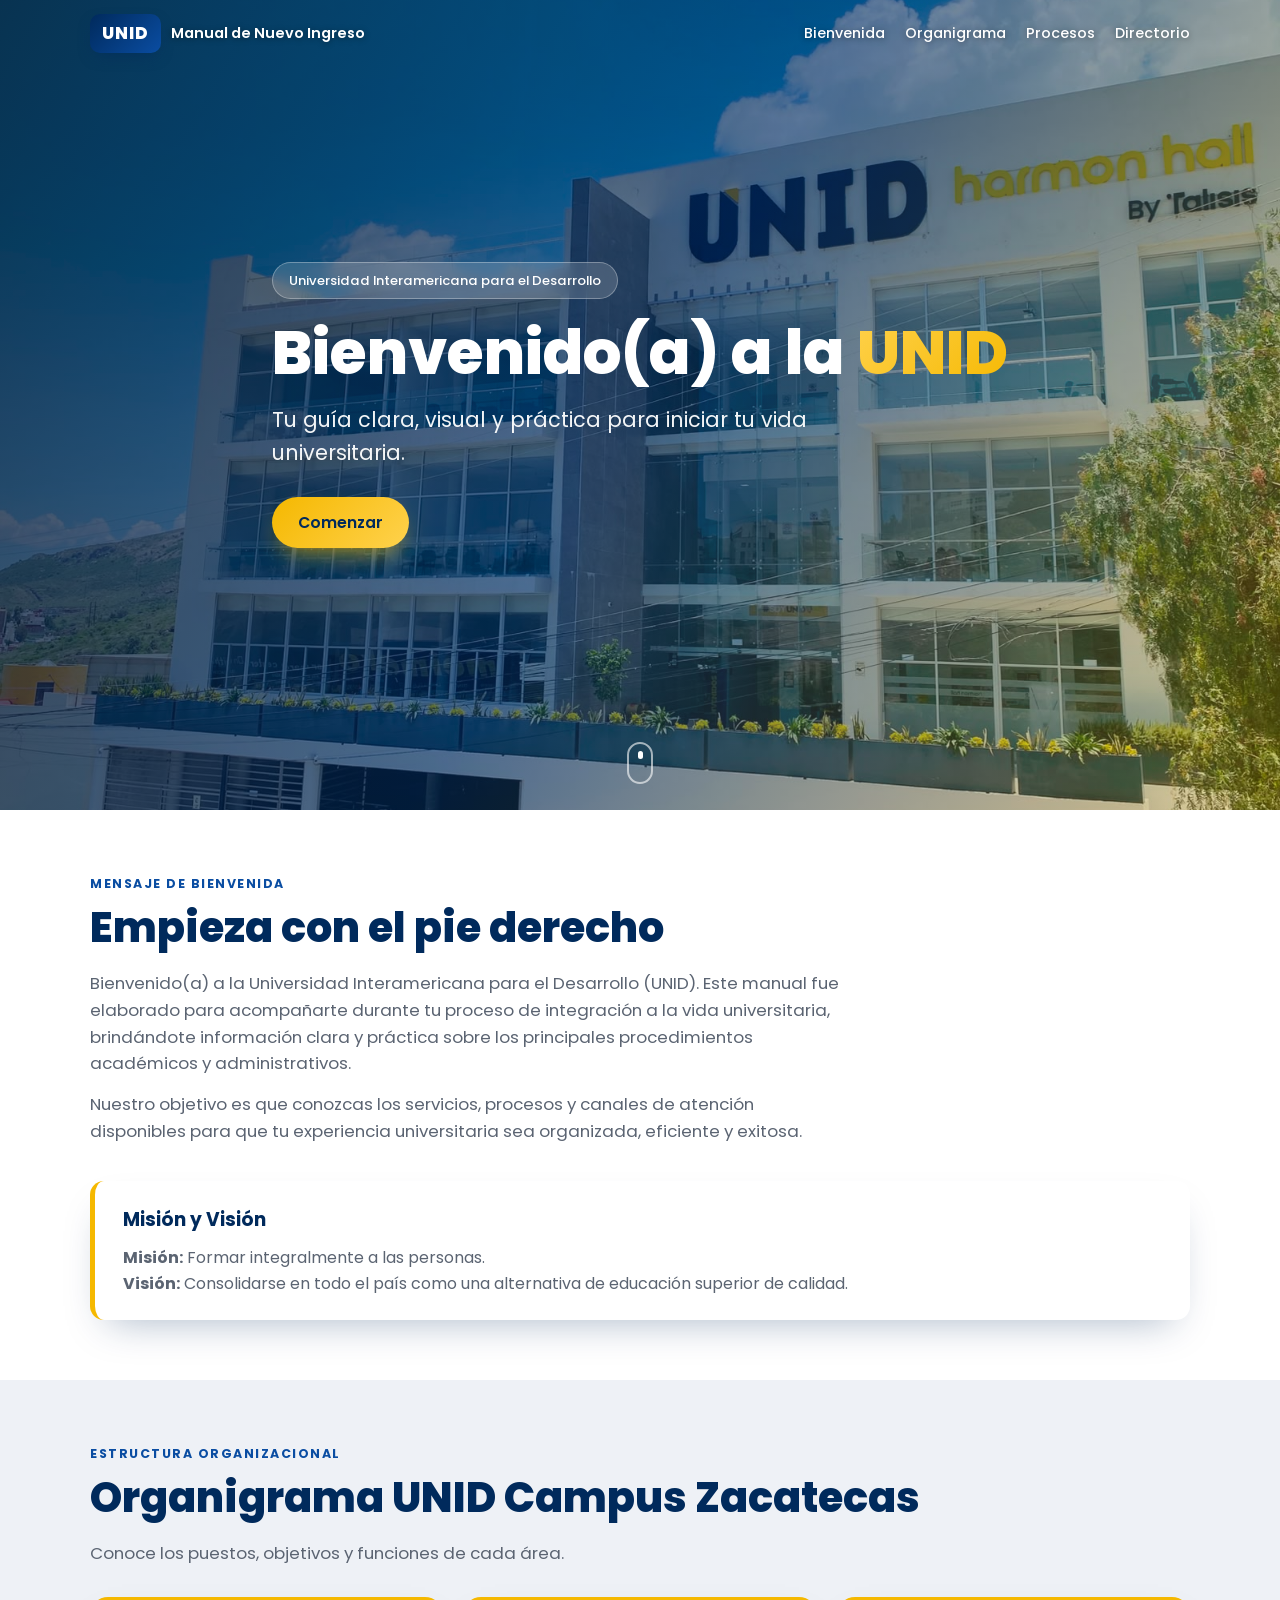
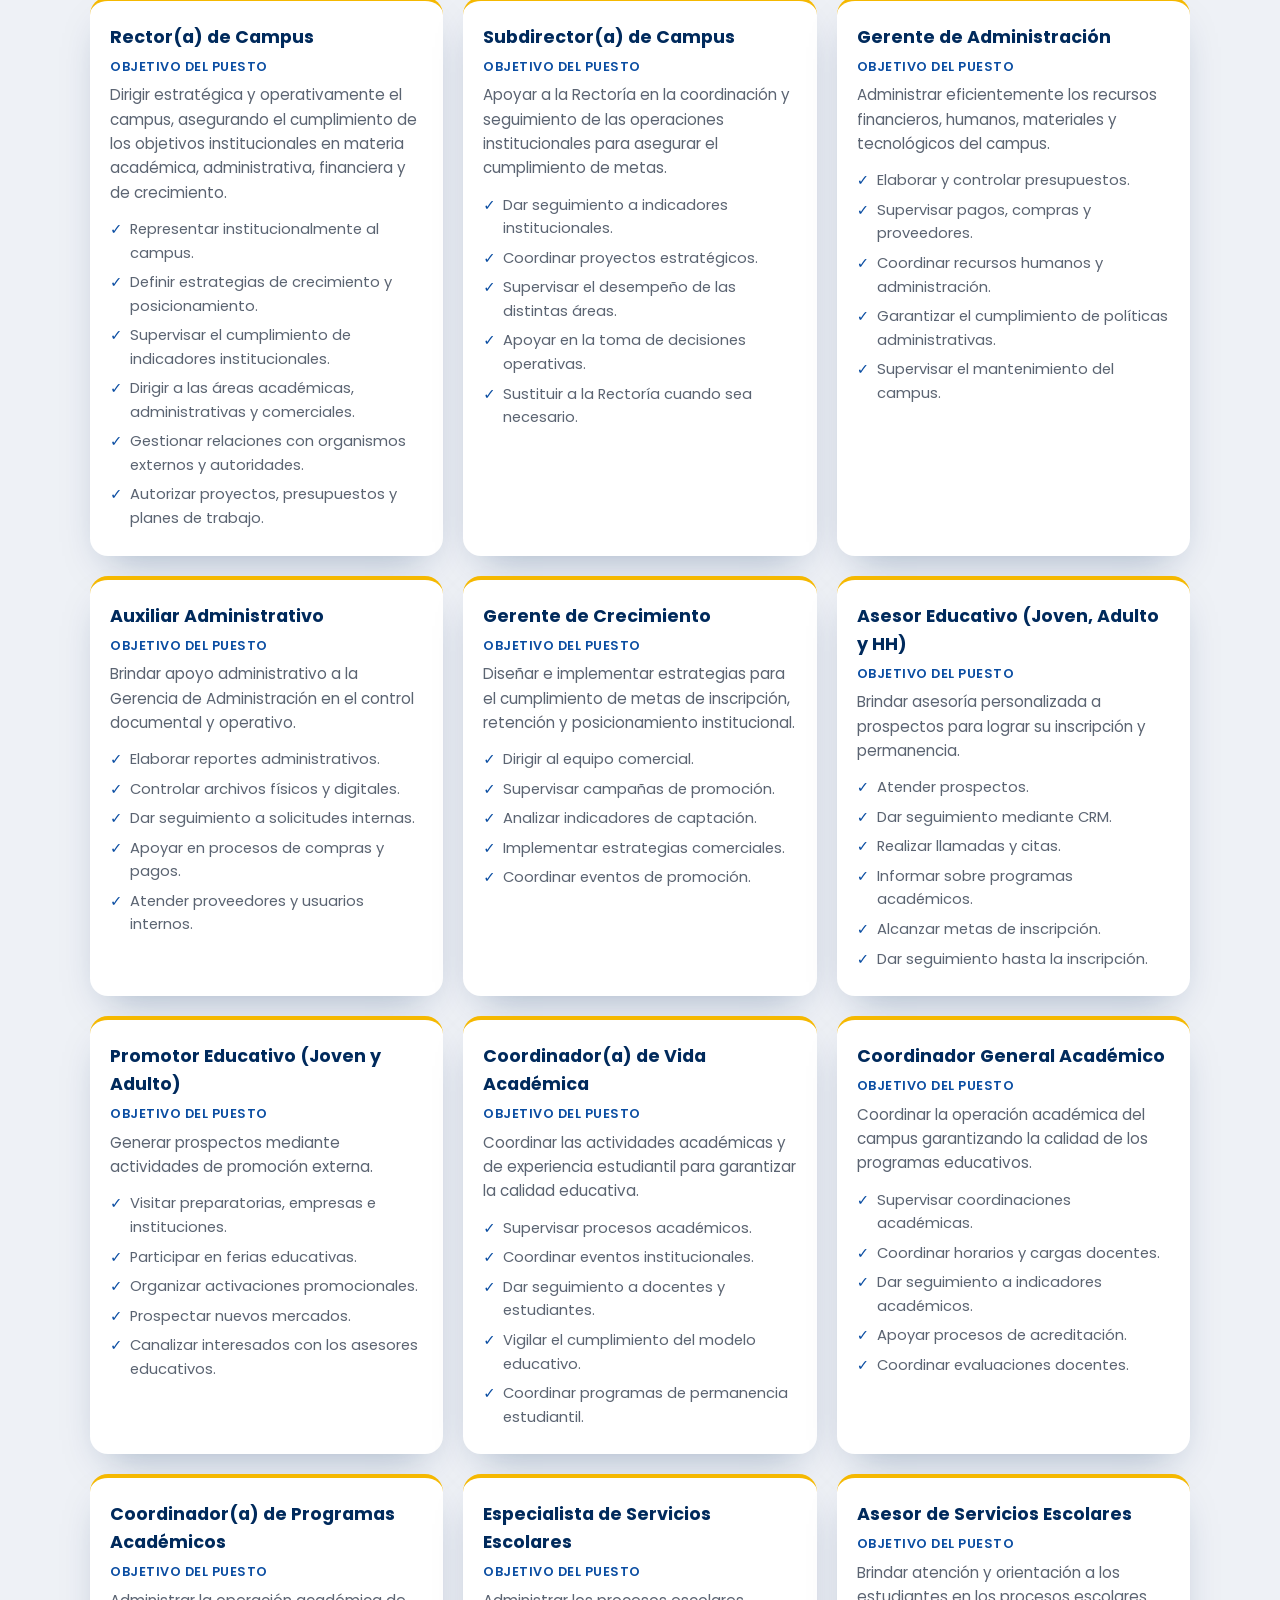
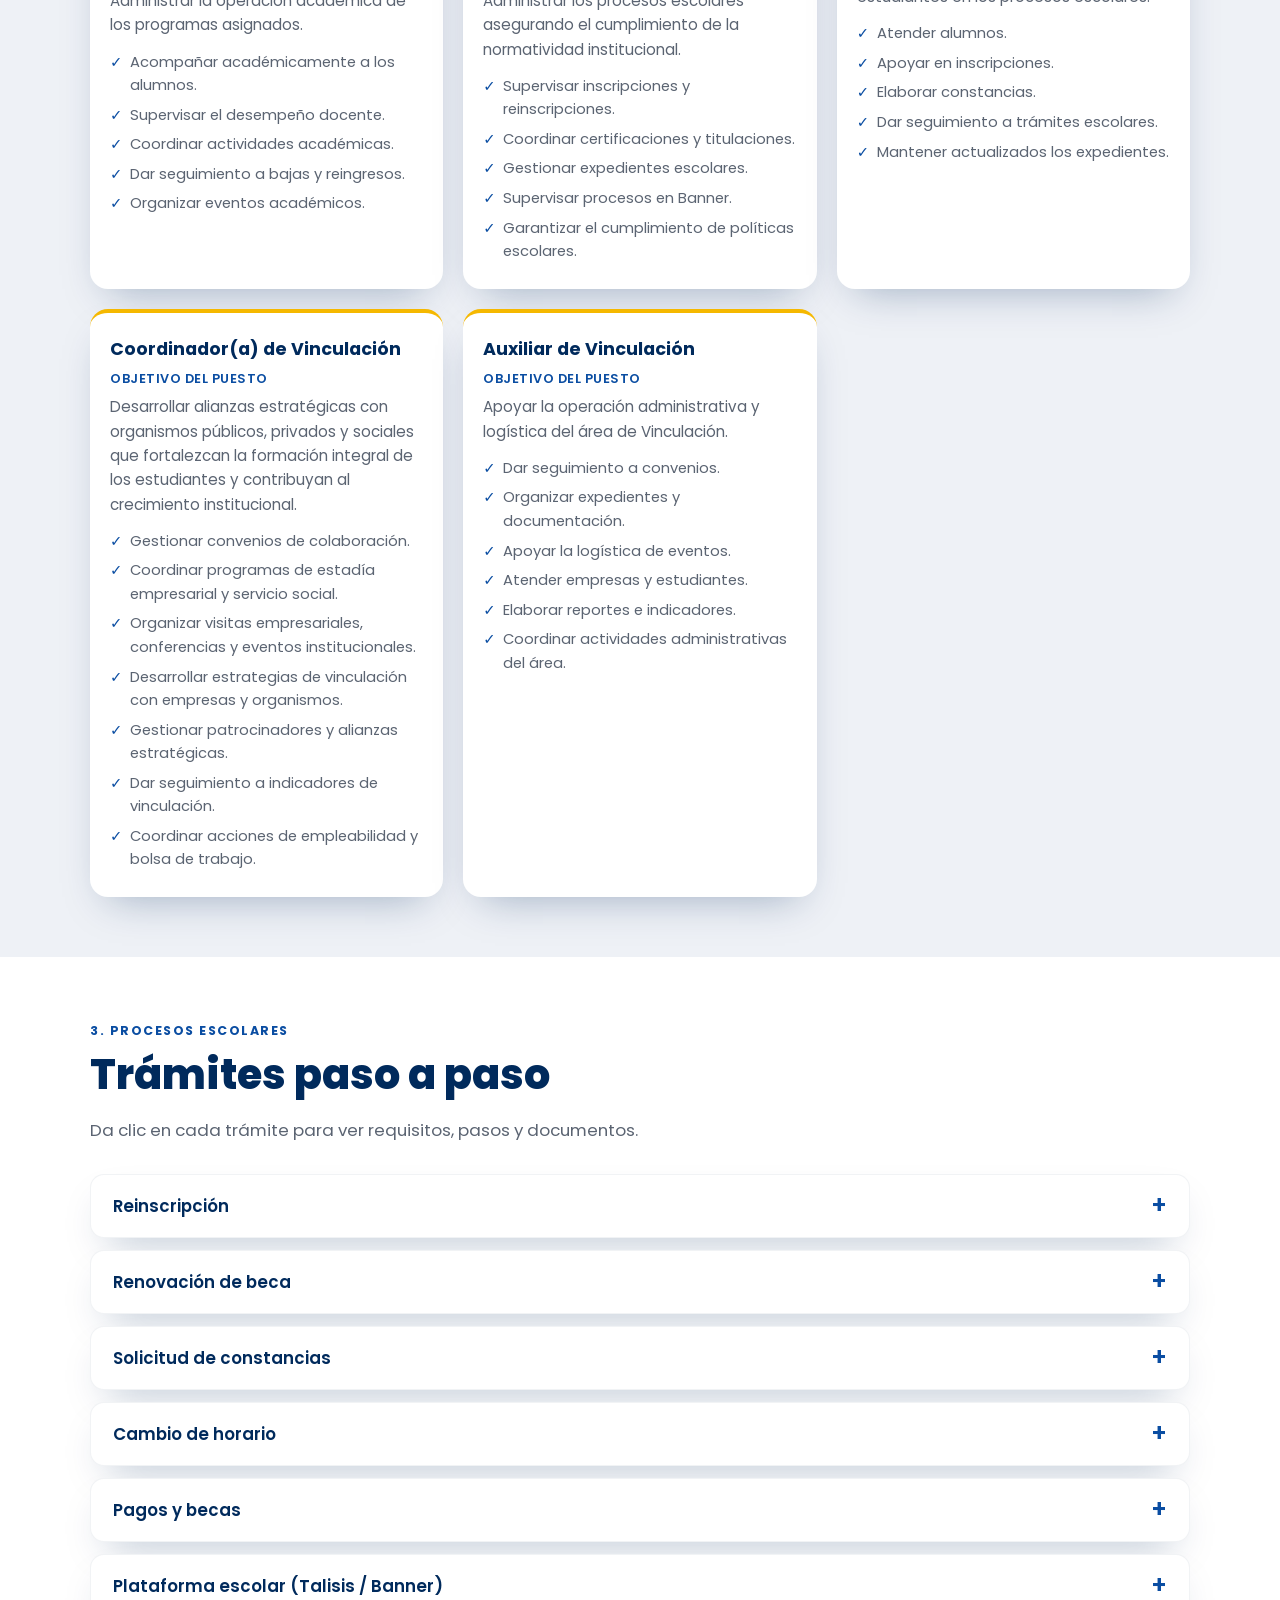
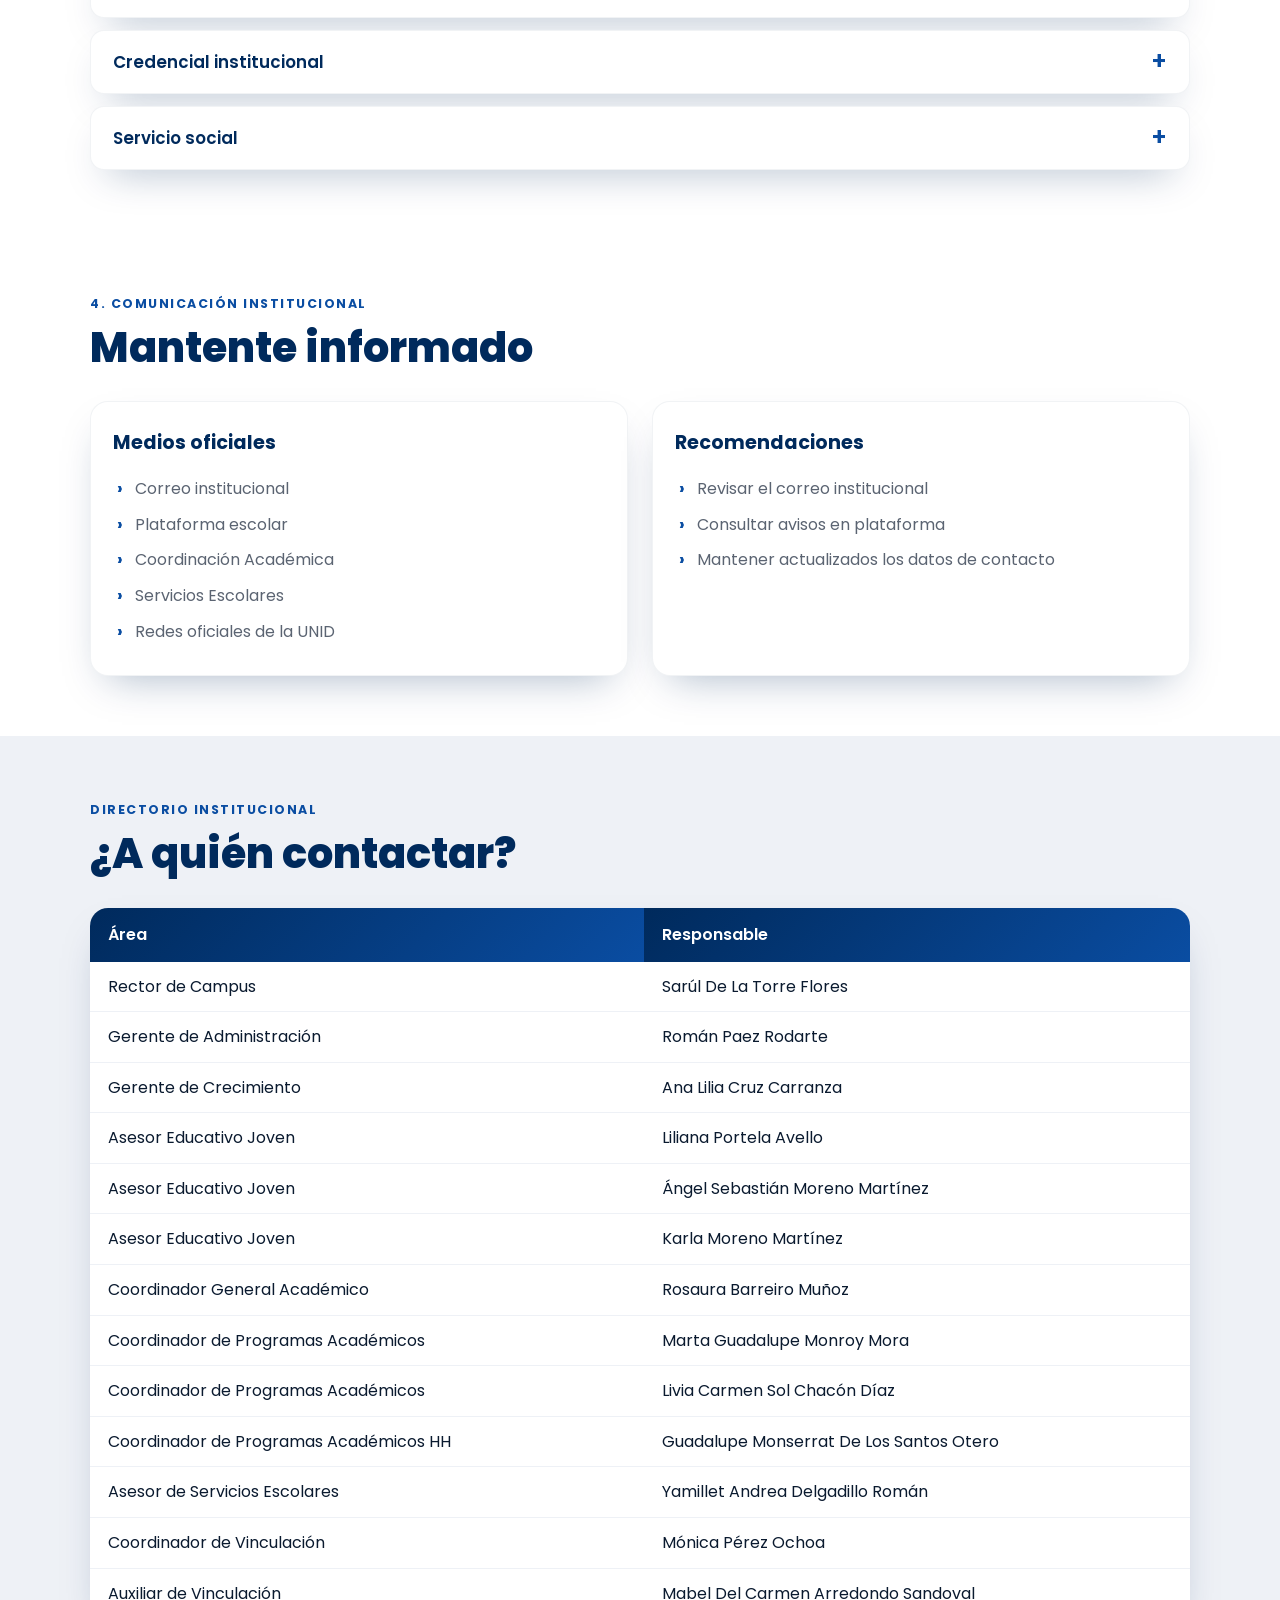
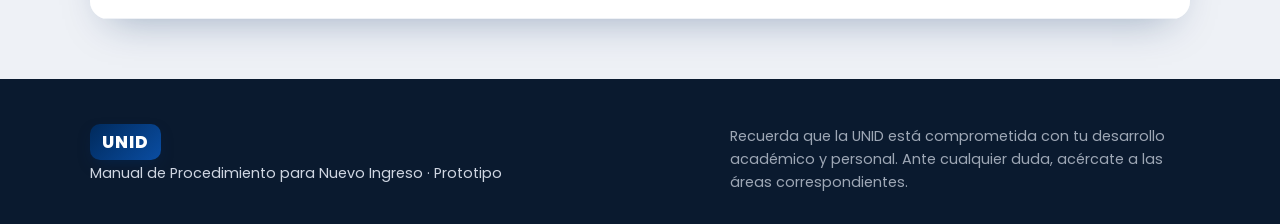
==== commit a61831b4: "imagen imagen wuuuu" ====
--- a/index.html
+++ b/index.html
@@ -32,13 +32,7 @@
 
   <!-- ===== HERO ===== -->
   <section class="hero" id="inicio">
-    <div class="hero-photo" id="heroPhoto">
-      <div class="photo-placeholder">
-        <svg viewBox="0 0 24 24" width="56" height="56"><path fill="currentColor" d="M21 19V5a2 2 0 0 0-2-2H5a2 2 0 0 0-2 2v14a2 2 0 0 0 2 2h14a2 2 0 0 0 2-2M8.5 13.5l2.5 3l3.5-4.5l4.5 6H5z"/></svg>
-        <p>[PENDIENTE] Foto del campus</p>
-        <small>Coloca aquí la imagen en <code>img/campus.jpg</code></small>
-      </div>
-    </div>
+    <div class="hero-photo" id="heroPhoto" style="background-image: url('img/campus.jpg'); background-size: cover; background-position: center;"></div>
     <div class="hero-overlay"></div>
     <div class="hero-content">
       <span class="hero-tag">Universidad Interamericana para el Desarrollo</span>
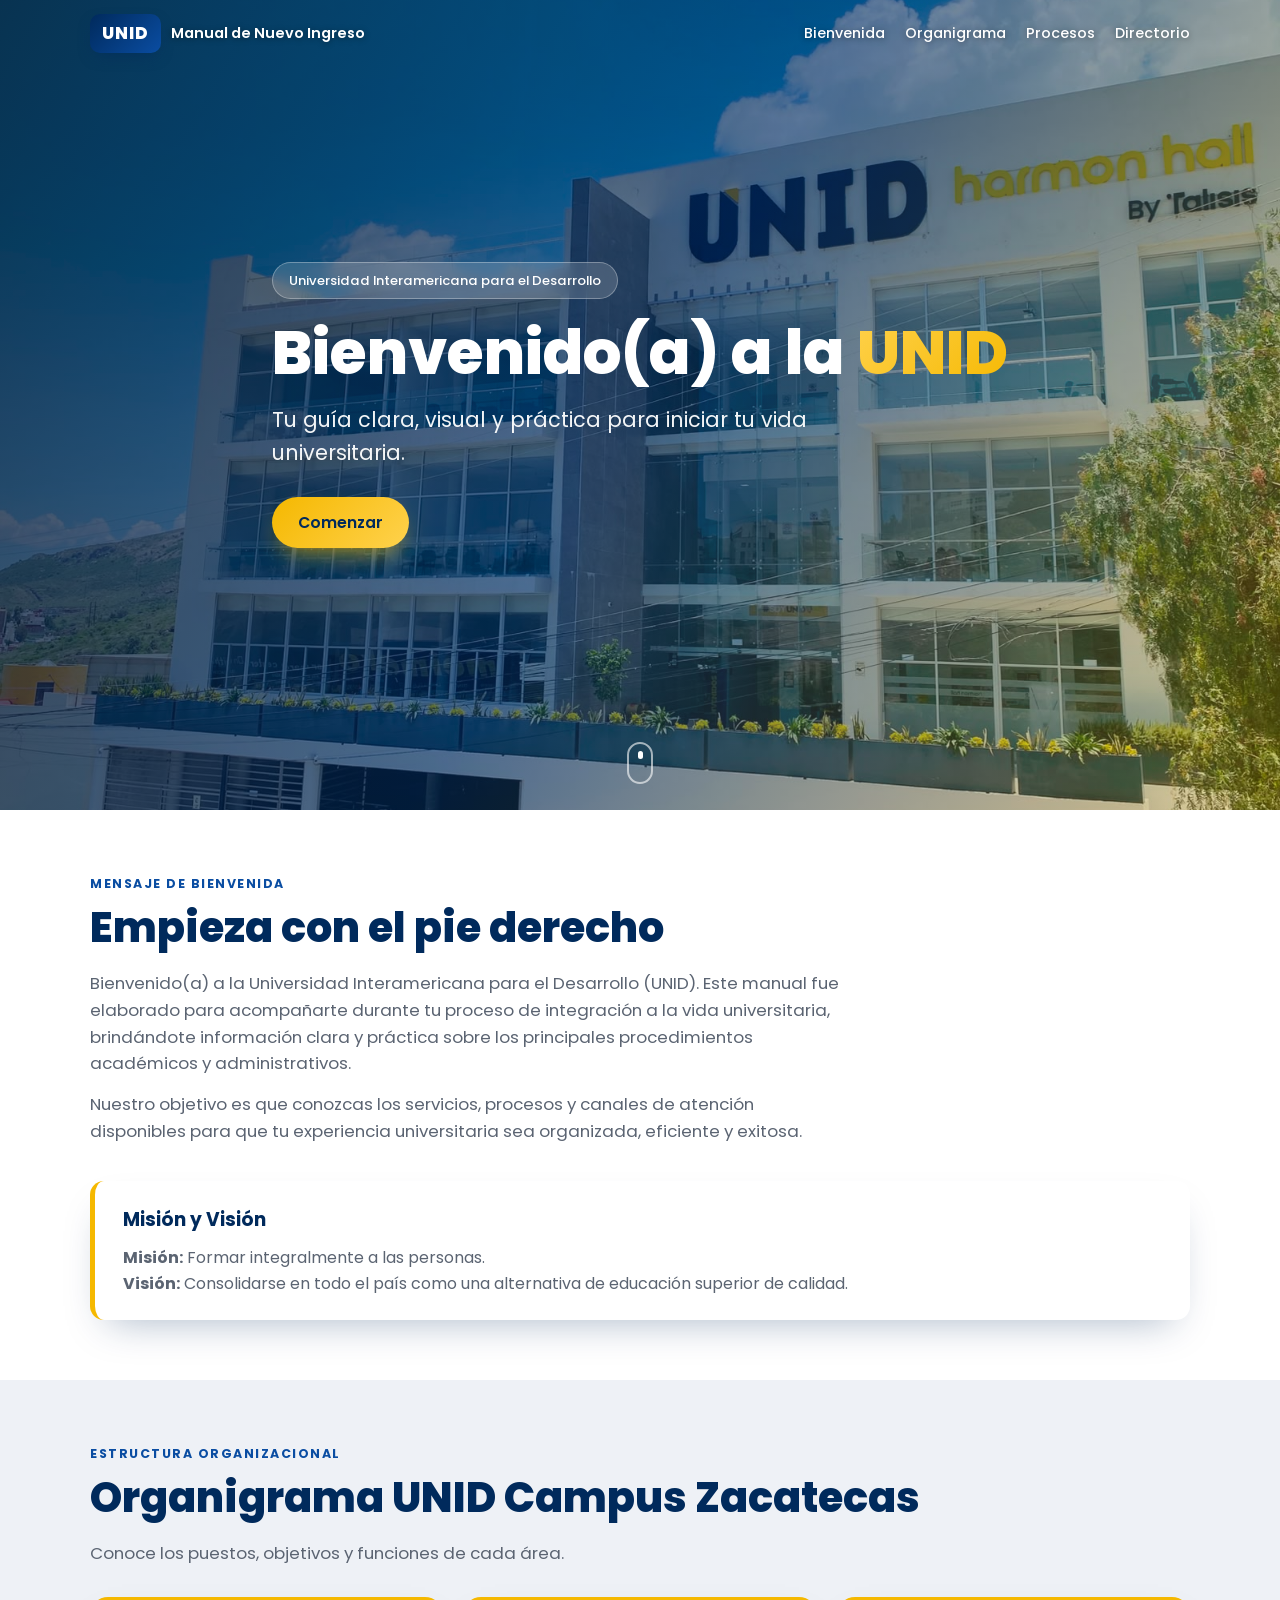
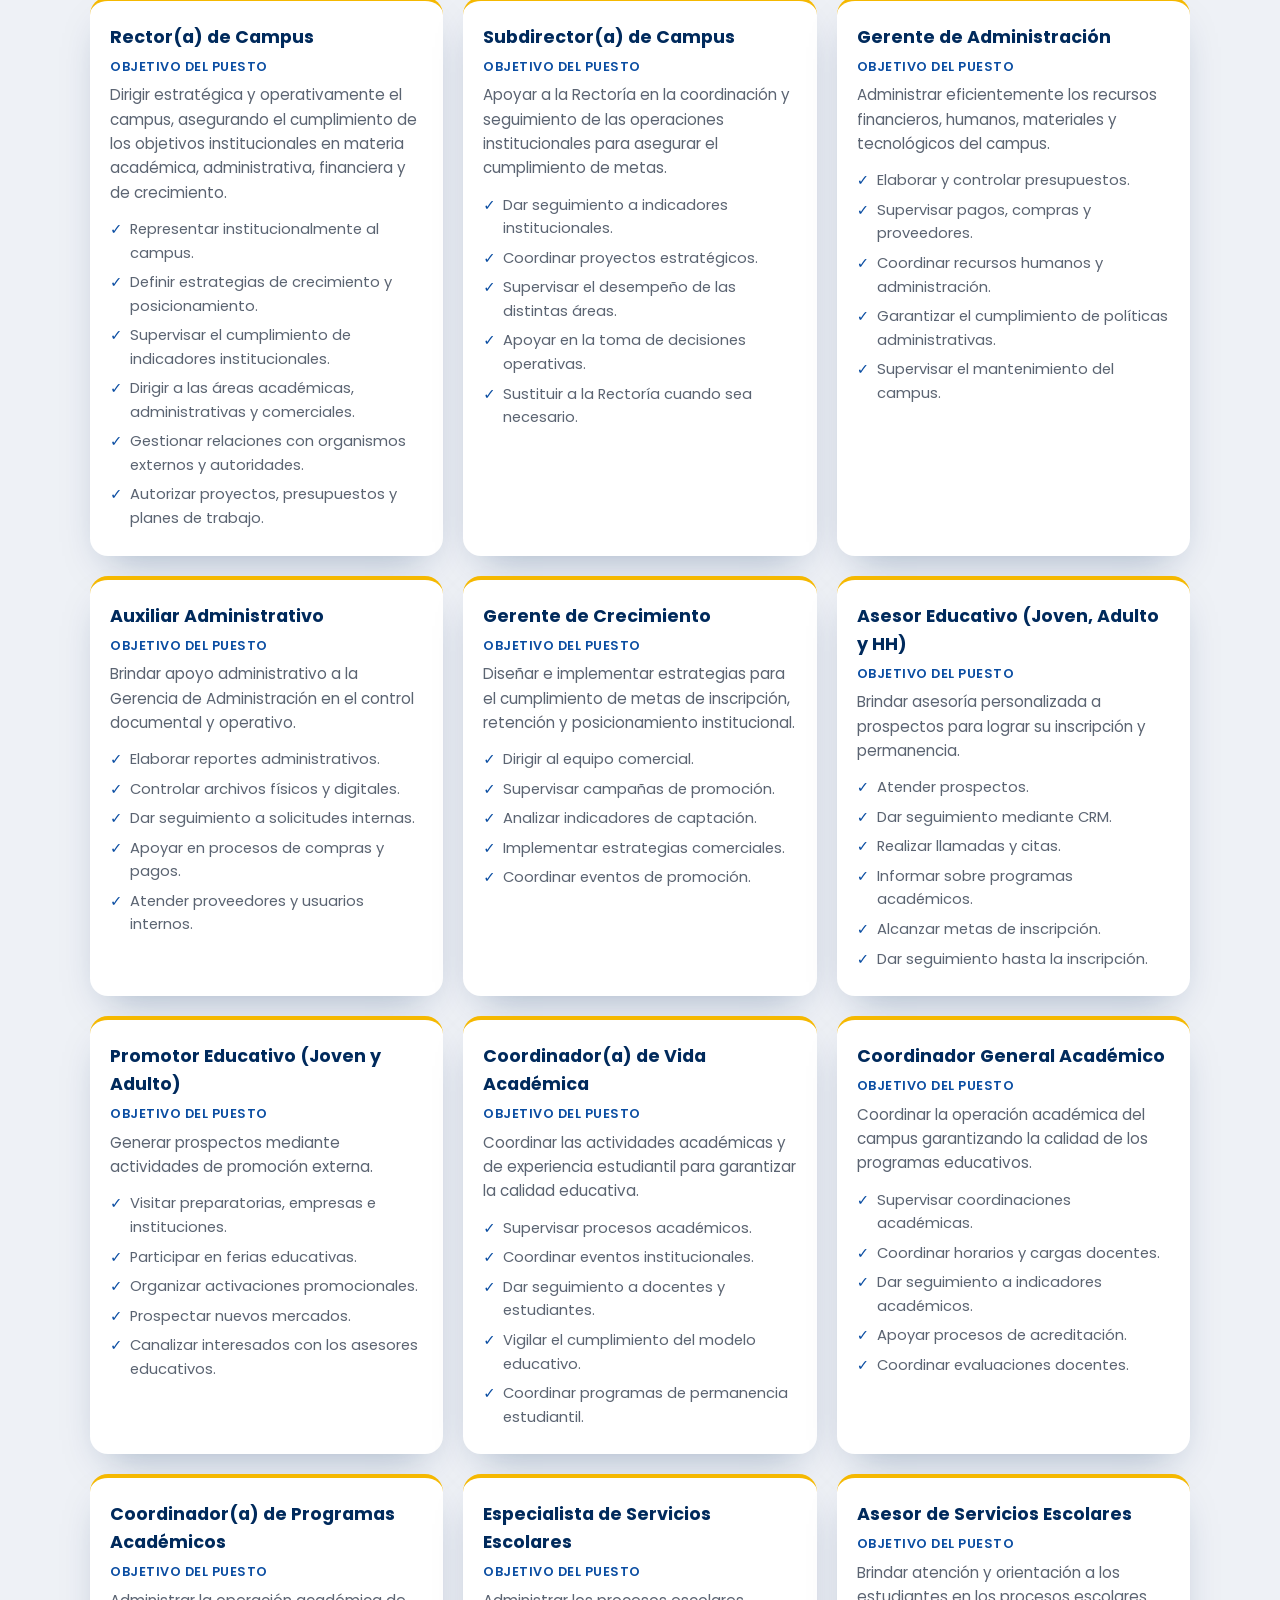
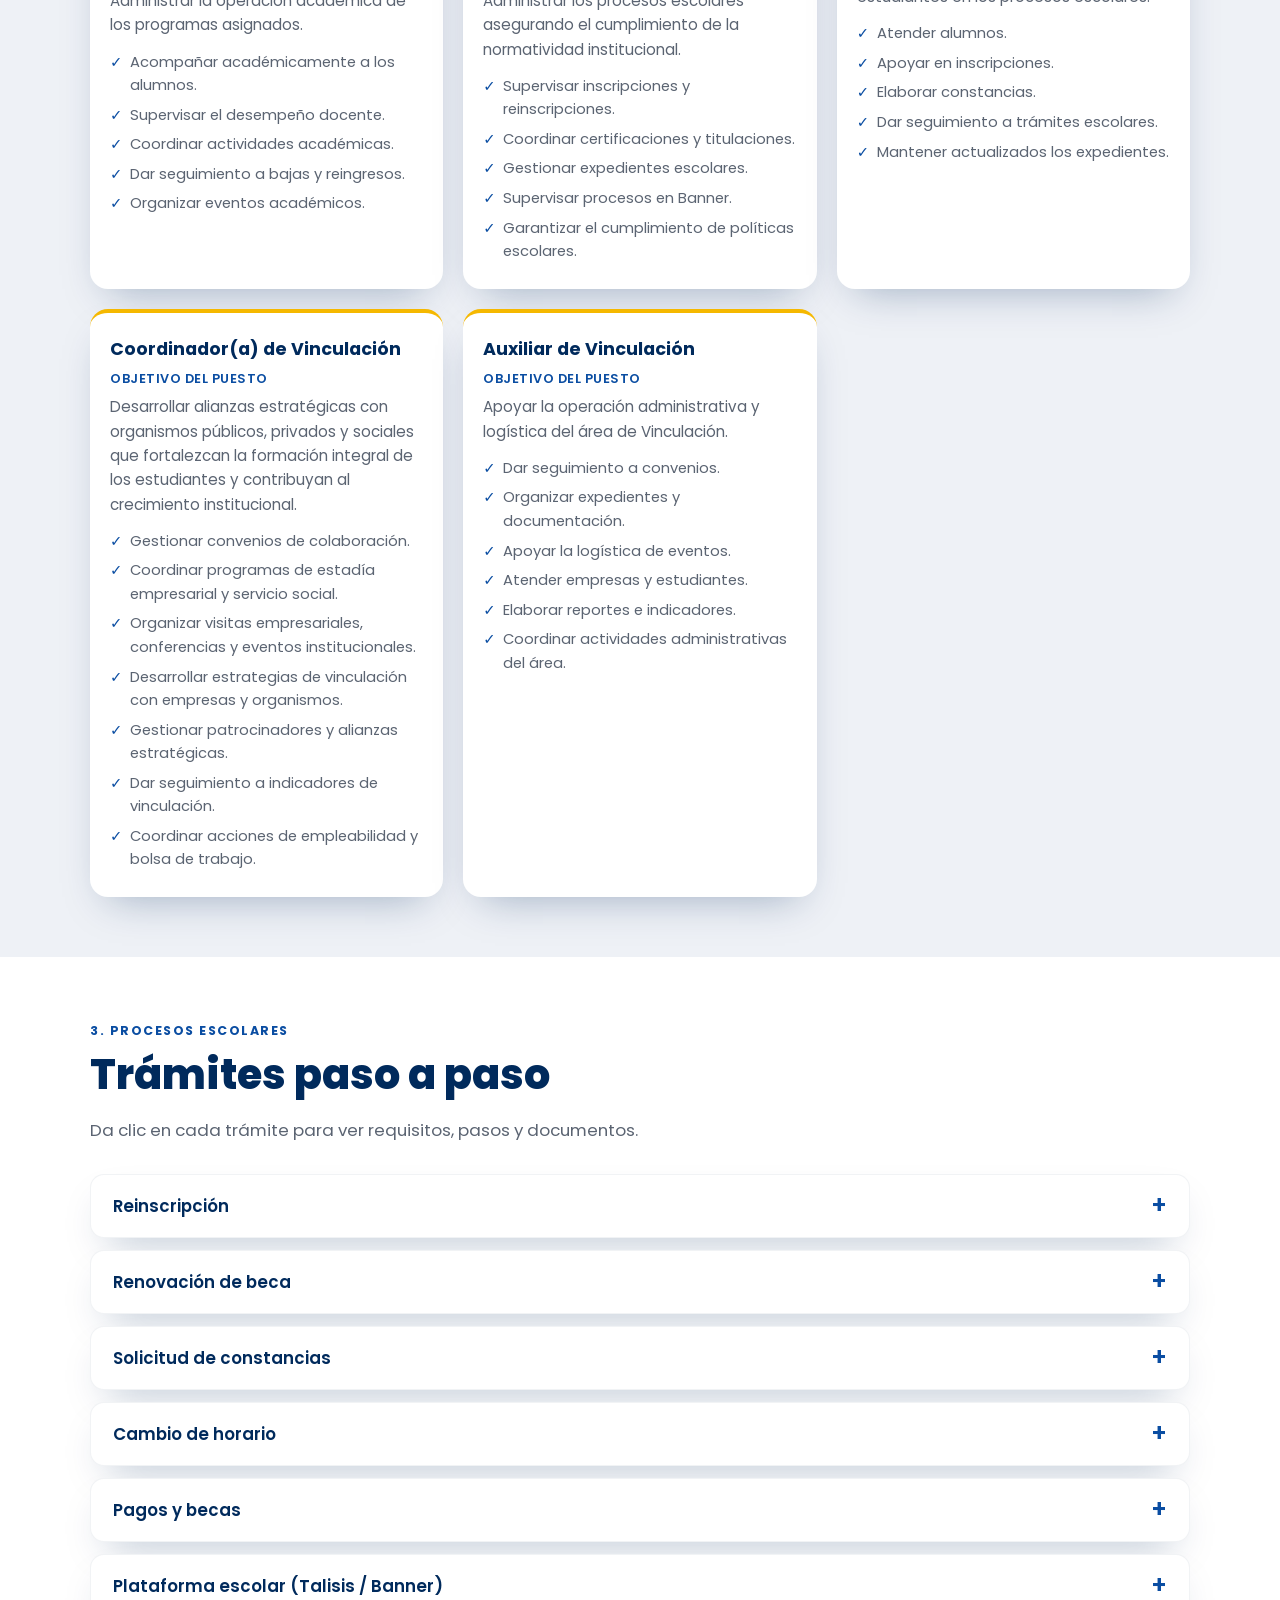
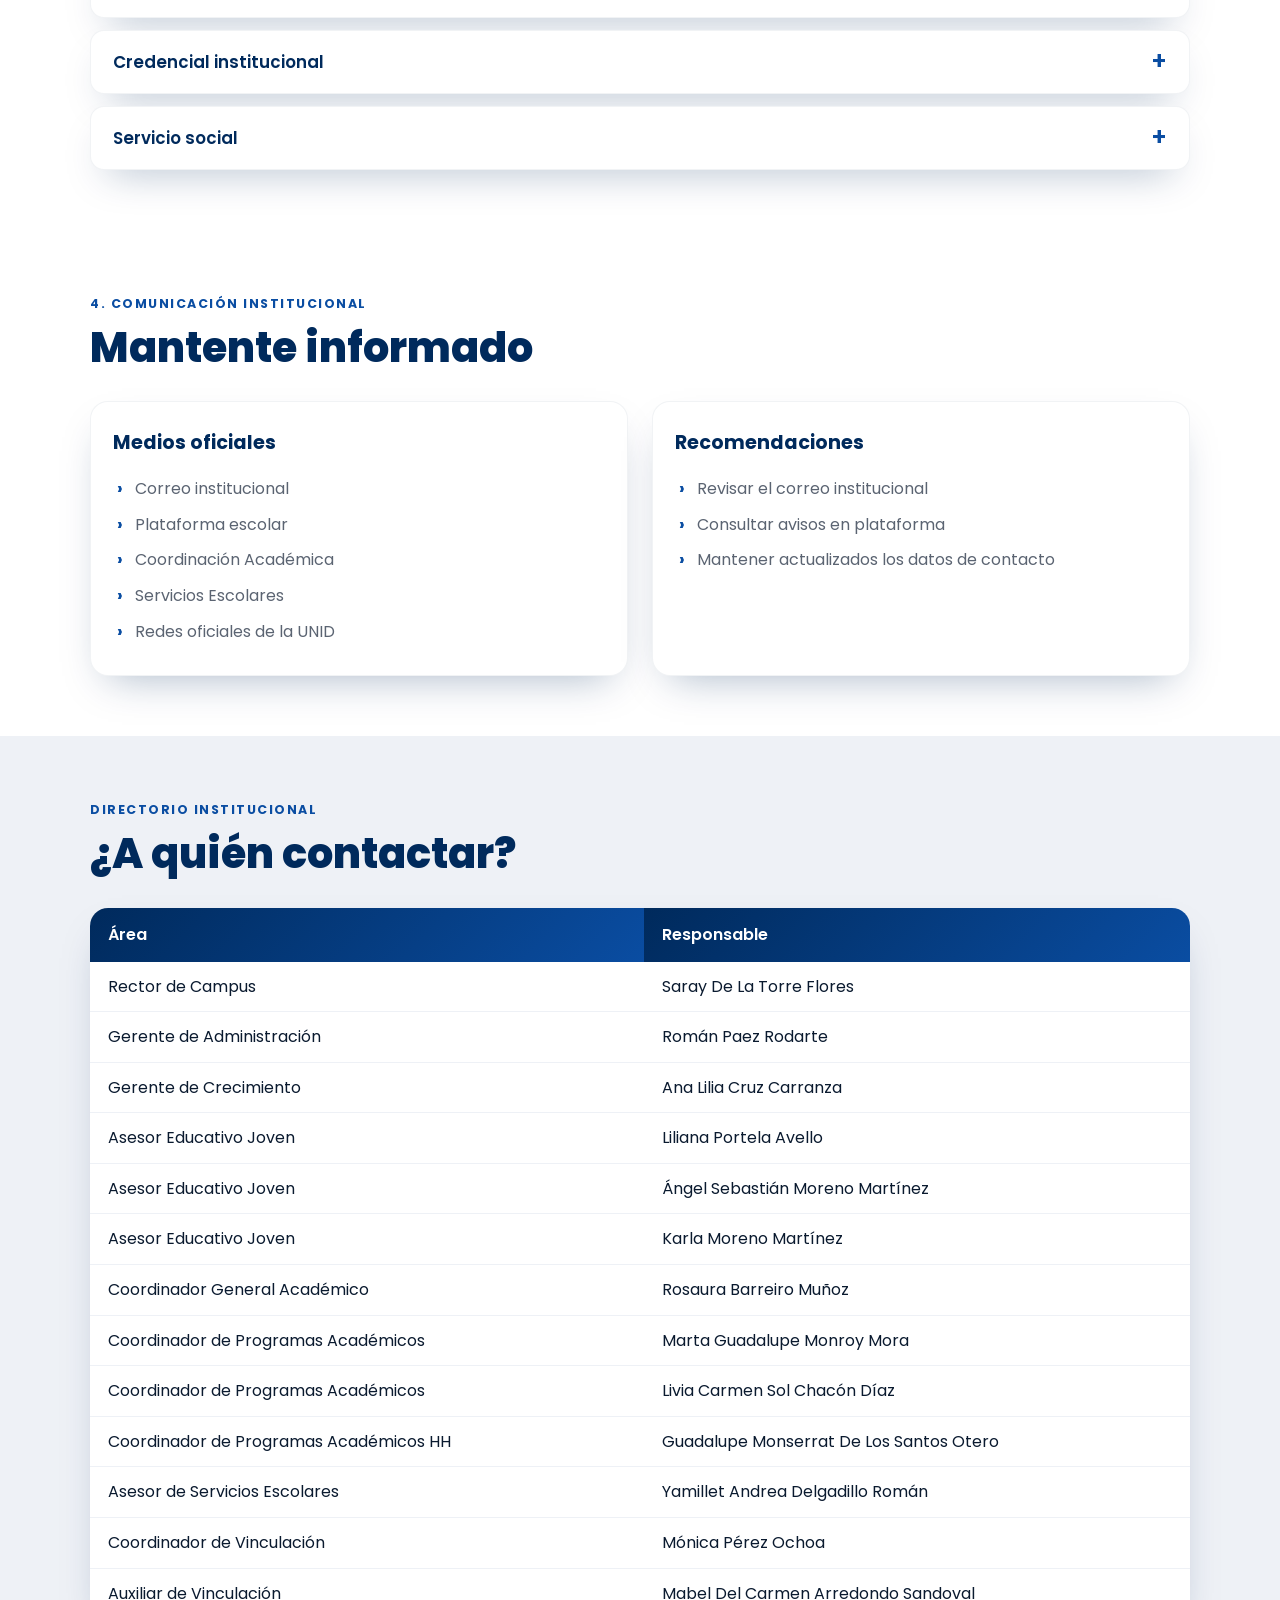
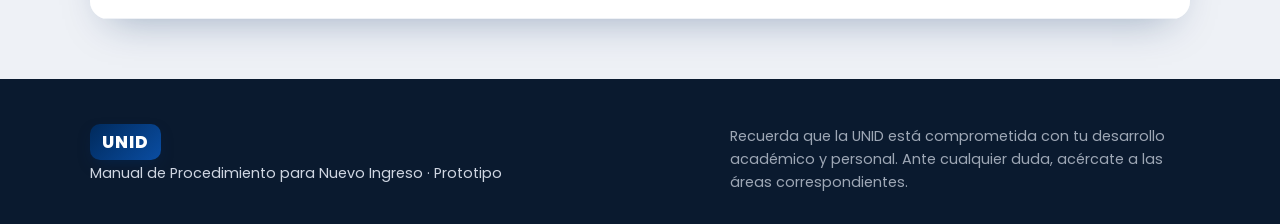
==== commit 4e8f7660: "Correct name of Rector de Campus" ====
--- a/index.html
+++ b/index.html
@@ -428,7 +428,7 @@
           <tr><th>Área</th><th>Responsable</th></tr>
         </thead>
         <tbody>
-          <tr><td>Rector de Campus</td><td>Sarúl De La Torre Flores</td></tr>
+          <tr><td>Rector de Campus</td><td>Saray De La Torre Flores</td></tr>
           <tr><td>Gerente de Administración</td><td>Román Paez Rodarte</td></tr>
           <tr><td>Gerente de Crecimiento</td><td>Ana Lilia Cruz Carranza</td></tr>
           <tr><td>Asesor Educativo Joven</td><td>Liliana Portela Avello</td></tr>
@@ -460,4 +460,4 @@
 
   <script src="js/script.js"></script>
 </body>
-</html>+</html>
